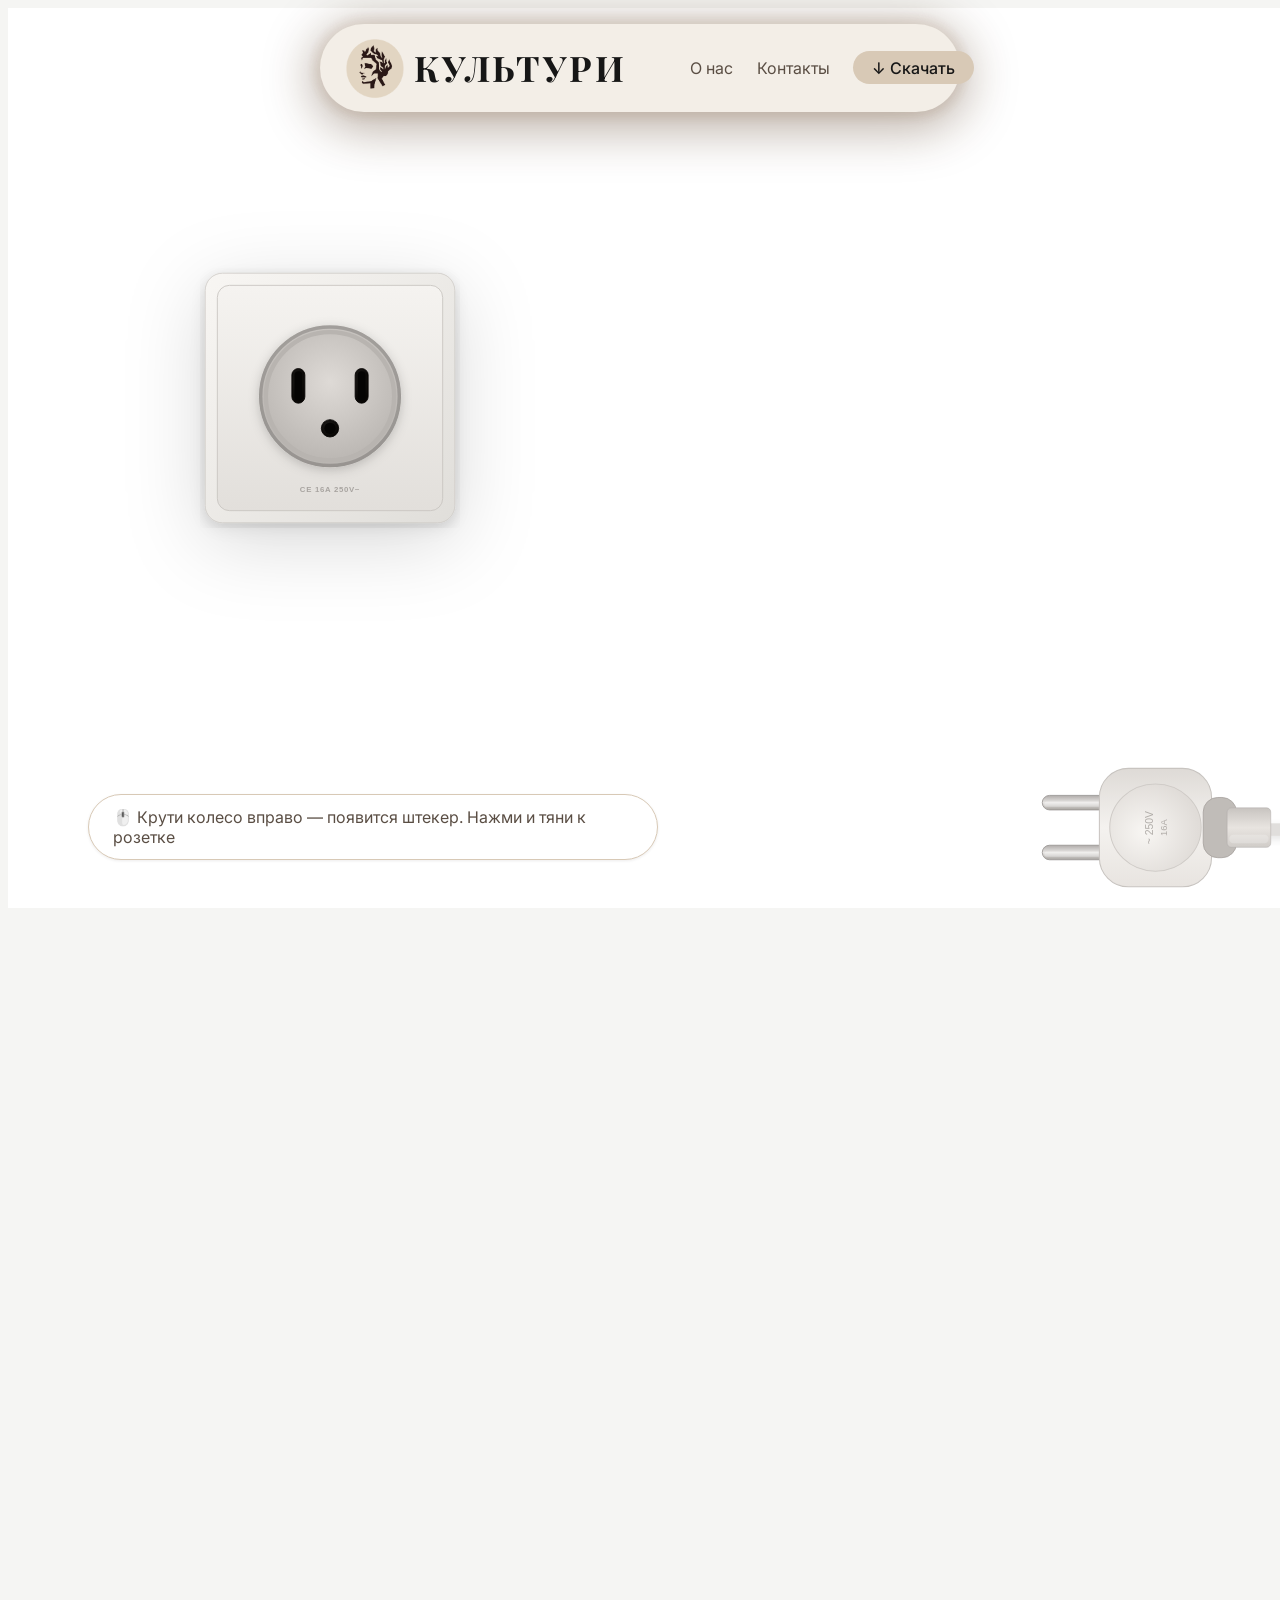
==== index.html @ 0657c908 "Add files via upload" ====
<!DOCTYPE html>
<html lang="ru">
<head>
  <meta charset="UTF-8" />
  <meta name="viewport" content="width=device-width, initial-scale=1.0" />
  <title>КУЛЬТУРИ — искусство в историях</title>
  <link rel="preconnect" href="https://fonts.googleapis.com">
  <link rel="preconnect" href="https://fonts.gstatic.com" crossorigin>
  <link href="https://fonts.googleapis.com/css2?family=Playfair+Display:ital,wght@0,400;0,700;0,900;1,400;1,700&family=Inter:wght@300;400;500;600&display=swap" rel="stylesheet">
  <link rel="stylesheet" href="style.css" />
</head>
<body>

<header class="navbar" id="navbar">
  <nav class="navbar__inner" aria-label="Навигация">
    <div class="navbar__logo">
      <img src="foto/logo.png" alt="Логотип КУЛЬТУРИ" class="navbar__logo-icon">
      <span class="navbar__logo-text">КУЛЬТУРИ</span>
    </div>
    <ul class="navbar__links" role="list">
      <li><a href="#about" class="navbar__link">О нас</a></li>
      <li><a href="#contacts" class="navbar__link">Контакты</a></li>
    </ul>
    <a href="#cta" class="navbar__btn"><span aria-hidden="true">↓</span> Скачать</a>
  </nav>
</header>

<main>

<section class="plug-world" id="plug-world" aria-label="Стартовая интерактивная сцена">
  <div class="plug-track" id="plug-track">

    <div class="plug-scene plug-scene--socket" id="scene-socket">

      <div class="socket" id="socket" aria-label="Розетка">
        <svg class="socket__svg" viewBox="0 0 300 300" width="260" height="260" fill="none" xmlns="http://www.w3.org/2000/svg" aria-hidden="true">
          <defs>
            <linearGradient id="sOF" x1="0" y1="0" x2="1" y2="1">
              <stop offset="0%" stop-color="#f8f6f3"/><stop offset="100%" stop-color="#e0deda"/>
            </linearGradient>
            <linearGradient id="sPlate" x1="0" y1="0" x2="0" y2="1">
              <stop offset="0%" stop-color="#f5f3f0"/><stop offset="100%" stop-color="#e2dfdb"/>
            </linearGradient>
            <radialGradient id="sWell" cx="50%" cy="40%" r="60%">
              <stop offset="0%" stop-color="#dedad6"/><stop offset="100%" stop-color="#b8b4b0"/>
            </radialGradient>
            <radialGradient id="sHole" cx="40%" cy="35%" r="65%">
              <stop offset="0%" stop-color="#1e1c1a"/><stop offset="100%" stop-color="#080604"/>
            </radialGradient>
            <filter id="sFS"><feDropShadow dx="0" dy="6" stdDeviation="10" flood-color="#00000018"/></filter>
            <filter id="sWS"><feDropShadow dx="0" dy="3" stdDeviation="6" flood-color="#00000030"/></filter>
          </defs>
          <rect x="6" y="6" width="288" height="288" rx="20" fill="url(#sOF)" stroke="#d0ccc8" stroke-width="1" filter="url(#sFS)"/>
          <rect x="20" y="20" width="260" height="260" rx="14" fill="url(#sPlate)" stroke="#c8c4c0" stroke-width="1"/>
          <circle cx="150" cy="148" r="82" fill="url(#sWell)" filter="url(#sWS)"/>
          <circle cx="150" cy="148" r="80" fill="none" stroke="rgba(0,0,0,0.18)" stroke-width="4"/>
          <circle cx="150" cy="148" r="74" fill="none" stroke="#b8b4b0" stroke-width="5"/>
          <rect x="106" y="116" width="15" height="40" rx="7.5" fill="url(#sHole)" stroke="#0a0806" stroke-width="1"/>
          <rect x="109" y="119" width="9" height="34" rx="4.5" fill="#050403"/>
          <rect x="179" y="116" width="15" height="40" rx="7.5" fill="url(#sHole)" stroke="#0a0806" stroke-width="1"/>
          <rect x="182" y="119" width="9" height="34" rx="4.5" fill="#050403"/>
          <circle cx="150" cy="185" r="10" fill="url(#sHole)" stroke="#0a0806" stroke-width="1"/>
          <circle cx="150" cy="185" r="6.5" fill="#050403"/>
          <text x="150" y="258" font-size="9" fill="#a8a4a0" font-family="Arial" font-weight="600" text-anchor="middle" letter-spacing="0.8">CE 16A 250V~</text>
        </svg>
        <div class="socket__glow" id="socket-glow"></div>
      </div>

      <div class="plug" id="plug" aria-label="Штекер — нажми и тяни к розетке">

        <svg class="plug__svg plug__svg--normal" id="plug-normal"
             viewBox="0 0 130 220" width="110" height="190" fill="none" xmlns="http://www.w3.org/2000/svg" aria-hidden="true">
          <defs>
            <linearGradient id="pBody" x1="0" y1="0" x2="1" y2="0">
              <stop offset="0%" stop-color="#e8e4e0"/><stop offset="50%" stop-color="#f4f2ef"/><stop offset="100%" stop-color="#dedad6"/>
            </linearGradient>
            <linearGradient id="pPin" x1="0" y1="0" x2="1" y2="0">
              <stop offset="0%" stop-color="#a8a4a0"/><stop offset="50%" stop-color="#e8e6e4"/><stop offset="100%" stop-color="#b0acaa"/>
            </linearGradient>
            <linearGradient id="pCable" x1="0" y1="0" x2="1" y2="0">
              <stop offset="0%" stop-color="#d0ccc8"/><stop offset="50%" stop-color="#e8e4e0"/><stop offset="100%" stop-color="#c8c4c0"/>
            </linearGradient>
            <radialGradient id="pFace" cx="45%" cy="38%" r="60%">
              <stop offset="0%" stop-color="#f8f6f3"/><stop offset="100%" stop-color="#e0dcd8"/>
            </radialGradient>
          </defs>
          <rect x="34" y="0" width="14" height="68" rx="7" fill="url(#pPin)" stroke="#989492" stroke-width="0.8"/>
          <rect x="37" y="2" width="5" height="58" rx="2.5" fill="white" opacity="0.3"/>
          <rect x="82" y="0" width="14" height="68" rx="7" fill="url(#pPin)" stroke="#989492" stroke-width="0.8"/>
          <rect x="85" y="2" width="5" height="58" rx="2.5" fill="white" opacity="0.3"/>
          <rect x="8" y="55" width="114" height="108" rx="28" fill="url(#pBody)" stroke="#c8c4c0" stroke-width="1"/>
          <ellipse cx="65" cy="109" rx="42" ry="44" fill="url(#pFace)" stroke="#d0ccc8" stroke-width="1"/>
          <text x="65" y="107" font-size="10" fill="#b0aca8" font-family="Arial" text-anchor="middle">~ 250V</text>
          <text x="65" y="120" font-size="9" fill="#b0aca8" font-family="Arial" text-anchor="middle">16A</text>
          <rect x="36" y="155" width="58" height="32" rx="14" fill="#c0bcb8" stroke="#a8a4a0" stroke-width="0.8"/>
          <rect id="plug-cable-exit" x="46" y="178" width="38" height="42" rx="4" fill="url(#pCable)" stroke="#b0acaa" stroke-width="0.5"/>
          <rect x="50" y="180" width="8" height="38" rx="4" fill="white" opacity="0.22"/>
        </svg>

        <svg class="plug__svg plug__svg--inserted" id="plug-inserted"
             viewBox="0 0 220 220" width="190" height="190" fill="none" xmlns="http://www.w3.org/2000/svg"
             aria-hidden="true" style="display:none;">
          <defs>
            <linearGradient id="piBody" x1="0" y1="0" x2="1" y2="0">
              <stop offset="0%" stop-color="#dedad6"/><stop offset="50%" stop-color="#f0ede9"/><stop offset="100%" stop-color="#d4d0cc"/>
            </linearGradient>
            <radialGradient id="piFace" cx="45%" cy="38%" r="62%">
              <stop offset="0%" stop-color="#f8f6f3"/><stop offset="100%" stop-color="#dedad6"/>
            </radialGradient>
          </defs>
          <circle cx="110" cy="90" r="82" fill="#b8b4b0"/>
          <circle cx="110" cy="90" r="78" fill="#c8c4c0"/>
          <circle cx="110" cy="88" r="68" fill="url(#piBody)" stroke="#c0bcb8" stroke-width="1.5"/>
          <ellipse cx="110" cy="86" rx="54" ry="55" fill="url(#piFace)" stroke="#c8c4c0" stroke-width="1"/>
          <text x="110" y="80" font-size="9" fill="#a8a4a0" font-family="Arial" text-anchor="middle">~ 250V</text>
          <text x="110" y="94" font-size="8" fill="#a8a4a0" font-family="Arial" text-anchor="middle">16A</text>
          <rect x="88" y="148" width="44" height="28" rx="12" fill="#b0aca8" stroke="#989490" stroke-width="0.8"/>
          <rect x="96" y="168" width="28" height="52" rx="9" fill="#d0ccc8" stroke="#a8a4a0" stroke-width="0.5"/>
        </svg>
      </div>

      <svg class="wire-svg-dynamic" aria-hidden="true">
        <path class="wire-path-dynamic" d="" stroke="#c8c4c0" stroke-width="14" fill="none" stroke-linecap="round" opacity="0.85"/>
        <path class="wire-path-dynamic" d="" stroke="white" stroke-width="5" fill="none" stroke-linecap="round" opacity="0.35"/>
      </svg>

      <div class="hint-capsule" id="hint-capsule">
        🖱️ Крути колесо вправо — появится штекер. Нажми и тяни к розетке
      </div>
    </div>

    <div class="plug-scene plug-scene--wire" id="scene-wire">
    <svg class="wire-decoration" viewBox="0 0 900 200" preserveAspectRatio="none" aria-hidden="true">
          <defs>
            <linearGradient id="cableGradient" x1="0" y1="0" x2="1" y2="0">
              <stop offset="0%" stop-color="#d0ccc8"/>
              <stop offset="50%" stop-color="#e8e4e0"/>
              <stop offset="100%" stop-color="#c8c4c0"/>
            </linearGradient>
          </defs>
          <path d="M900,120 C800,120 780,80 700,100 C620,120 600,160 520,140 C440,120 420,80 340,100 C260,120 240,160 160,140 C80,120 40,100 0,110"
              stroke="#c8c4c0" stroke-width="14" fill="none" stroke-linecap="round" class="wire-path"/>
      </svg>
    </div>
    <div class="plug-scene plug-scene--connect" id="scene-connect">
      <div class="connect-flash" id="connect-flash"></div>
    </div>
  </div>
</section>

<section id="phone-section" class="phone-section" aria-label="Телефонный эпизод">
  <audio id="phone-ring-audio" src="sounds/imitation-rotary-phone-to-call-iphone.mp3" preload="auto"></audio>
  <audio id="phone-next-audio" src="sounds/sadtoi-1999.mp3" preload="auto"></audio>
  <div class="phone-container">
    <div class="phone-visual">

      <span class="bzyn bzyn--top">бзынь</span>
      <span class="bzyn bzyn--left">бзынь</span>
      <span class="bzyn bzyn--right">бзынь</span>

      <div class="phone-state" id="phone-state">
        <div class="retro-phone">
          <div class="retro-phone__shadow"></div>

          <div class="retro-phone__body">
            <div class="retro-phone__panel">
              <div class="retro-phone__dial">
                <span class="retro-phone__dial-center"></span>
                <span class="retro-phone__dial-hole h1"></span>
                <span class="retro-phone__dial-hole h2"></span>
                <span class="retro-phone__dial-hole h3"></span>
                <span class="retro-phone__dial-hole h4"></span>
                <span class="retro-phone__dial-hole h5"></span>
                <span class="retro-phone__dial-hole h6"></span>
                <span class="retro-phone__dial-hole h7"></span>
                <span class="retro-phone__dial-hole h8"></span>
              </div>
            </div>

            <div class="retro-phone__base-line"></div>
            <div class="retro-phone__feet"></div>
          </div>

          <div class="retro-phone__handset retro-phone__handset--on-base" id="retro-handset">
            <span class="cap cap--left"></span>
            <span class="grip"></span>
            <span class="cap cap--right"></span>
          </div>
        </div>
      </div>

    </div>

    <button id="phone-pick-btn" class="phone-action-btn" style="display:none;">
      Поднять трубку
    </button>

    <div class="phone-dialogue">
      <p id="dial-question" class="dialogue-line" style="display:none;">
        Скажи почему Винсент Ван Гог отрезал себе ухо или твои знания об искусстве ничтожны?
      </p>
      <p id="dial-ask" class="dialogue-line dialogue-line--secondary" style="display:none;">
        ну так что, ты знаешь ответ? 
      </p>
      <p id="dial-mock" class="dialogue-line dialogue-line--laugh" style="display:none;">
        я не слышу твоего ответа..твои знания об искусстве желают лучшего, аххах 
      </p>
    </div>
  </div>
</section>

<section class="dark-transition" id="dark-transition" aria-hidden="true">
  <div class="transition-overlay"></div>
</section>

<section class="story-section" id="story" aria-label="История Ван Гога">
  </div>
  <div class="story-slider" id="story-slider">

    <article class="story-block story-block--left" data-story="1">
      <div class="story-block__image-wrap"><img src="foto/1.jpg" alt="Ссора Ван Гога и Гогена" class="story-block__image" width="800" height="550" loading="lazy"></div>
      <div class="story-block__text-wrap">
        <h2 class="story-block__title">Роковая ссора с Гогеном</h2>
        <p class="story-block__date">23 декабря 1888 года, вечер</p>
        <p class="story-block__body">Напряжение между Ван Гогом и Гогеном достигло предела: после постоянных споров об искусстве (натура против воображения) Гоген заявил, что больше не может терпеть вспышки Ван Гога и решил уехать в Париж.</em></p>
      </div>
    </article>

    <article class="story-block story-block--right" data-story="2">
      <div class="story-block__image-wrap"><img src="foto/2.jpg" alt="Погоня с бритвой" class="story-block__image" width="800" height="550" loading="lazy"></div>
      <div class="story-block__text-wrap">
        <h2 class="story-block__title">Холодный взгляд</h2>
        <p class="story-block__date">Тёмная улица Арля</p>
        <p class="story-block__body">На улице Ван Гог догнал Гогена. В руках у Винсента была открытая опасная бритва. Но под его холодным взглядом замер, опустил голову — и, не сказав ни слова, ушёл.</p>
      </div>
    </article>

    <article class="story-block story-block--left" data-story="3">
      <div class="story-block__image-wrap"><img src="foto/3.jpg" alt="Гоген убегает" class="story-block__image" width="800" height="550" loading="lazy"></div>
      <div class="story-block__text-wrap">
        <h2 class="story-block__title">Ночь побега</h2>
        <p class="story-block__date">Та же ночь</p>
        <p class="story-block__body">Напуганный Гоген решил не возвращаться в «Жёлтый дом» и сбегает ночевать в гостиницу. Больше он в Арль не вернётся никогда.</p>
      </div>
    </article>

    <article class="story-block story-block--right" data-story="4">
      <div class="story-block__image-wrap"><img src="foto/4.jpg" alt="Ван Гог отрезает ухо" class="story-block__image" width="800" height="550" loading="lazy"></div>
      <div class="story-block__text-wrap">
        <h2 class="story-block__title">Шёпот безумия</h2>
        <p class="story-block__date">Ночь, «Жёлтый дом»</p>
        <p class="story-block__body">Оставшись в абсолютном одиночестве, Ван Гог пережил острейший приступ безумия. Голоса в голове толкали его к действию. Он взял ту же бритву и отрезал себе большую часть левого уха.Остановив кровь полотенцами, он завернул отрезанное в газету, надел берет и вышел на улицу.</p>
      </div>
    </article>

    <article class="story-block story-block--left" data-story="5">
      <div class="story-block__image-wrap"><img src="foto/5.jpg" alt="Свёрток для Габриэль" class="story-block__image" width="800" height="550" loading="lazy"></div>
      <div class="story-block__text-wrap">
        <h2 class="story-block__title">Свёрток для Габриэль</h2>
        <p class="story-block__date">Той же ночью</p>
        <p class="story-block__body">Ван Гог подошёл к 18-летней Габриэль — молча протянул ей свёрток и произнёс: <em>«Береги эту вещь»</em>, — сказал он тихо и, не дожидаясь ответа, ушел.</p>
      </div>
    </article>

    <article class="story-block story-block--right" data-story="6">
      <div class="story-block__image-wrap"><img src="foto/6.jpg" alt="Паника" class="story-block__image" width="800" height="550" loading="lazy"></div>
      <div class="story-block__text-wrap">
        <h2 class="story-block__title">Кровавый подарок</h2>
        <p class="story-block__date">Ночь</p>
        <p class="story-block__body">Девушка развернула газету — и мир оборвался. На страницах, среди обычных новостей, лежало окровавленное человеческое ухо. Она даже не успела закричать. Сознание мгновенно погасло. Через секунды улица уже гудела: люди сбегались, кто-то кричал, кто-то доставал телефон. Паника расползалась быстрее слухов. Кто-то уже вызывал полицию.</p>
      </div>
    </article>

    <article class="story-block story-block--left" data-story="7">
      <div class="story-block__image-wrap"><img src="foto/7.jpg" alt="Ван Гог дома" class="story-block__image" width="800" height="550" loading="lazy"></div>
      <div class="story-block__text-wrap">
        <h2 class="story-block__title">На грани тишины</h2>
        <p class="story-block__date">Поздняя ночь</p>
        <p class="story-block__body">Ван Гог вернулся домой, лёг в кровать и уснул, балансируя на грани жизни — почти истекший кровью.. Полицейские нашли его там — бледного, обескровленного.</p>
      </div>
    </article>

    <article class="story-block story-block--right" data-story="8">
      <div class="story-block__image-wrap"><img src="foto/8.jpg" alt="Больница" class="story-block__image" width="800" height="550" loading="lazy"></div>
      <div class="story-block__text-wrap">
        <h2 class="story-block__title">Там, где медицина бессильна</h2>
        <p class="story-block__date">Больница Арля</p>
        <p class="story-block__body">В критическом состоянии от потери крови Ван Гог оказался в городской больнице Арля. Врачи не верили, что он выживет: сильная кровопотеря и риск заражения оставляли мало шансов. Но вопреки всему уже через несколько дней он неожиданно пошёл на поправку.</p>
      </div>
    </article>

    <article class="story-block story-block--left" data-story="9">
      <div class="story-block__image-wrap"><img src="foto/9.jpg" alt="Автопортрет" class="story-block__image" width="800" height="550" loading="lazy"></div>
      <div class="story-block__text-wrap">
        <h2 class="story-block__title">Бегство в холст</h2>
        <p class="story-block__date">7 января 1889 года</p>
        <p class="story-block__body">7 января Ван Гога выписали. Он вернулся домой и сразу принялся за работу — тогда написаны знаменитые автопортреты с забинтованной головой.</p>
      </div>
    </article>
  </div>
</section>

<section class="cta-section" id="cta" aria-label="Присоединяйся к нам">
  <div class="cta-portrait">
    <img src="foto/ava.jpg" alt="Автопортрет Ван Гога" class="cta-portrait__img" width="400" height="200" loading="lazy">
  </div>
  <div class="cta-text">
    <p class="cta-text__reveal">Теперь ты знаешь одну из тайн искусства</p>
    <p class="cta-text__cta">присоединяйся к нам, чтобы узнать больше интересного!</p>
  </div>
  <div class="cta-logo-block">
    <div class="paintings-orbit" id="paintings-orbit" aria-hidden="true">
      <img class="orbit-painting" src="foto/k1.jpg" alt="" width="120" height="90" loading="lazy">
      <img class="orbit-painting" src="foto/k2.jpg" alt="" width="100" height="80" loading="lazy">
      <img class="orbit-painting" src="foto/k3.jpg" alt="" width="110" height="85" loading="lazy">
      <img class="orbit-painting" src="foto/k4.jpg" alt="" width="95"  height="75" loading="lazy">
      <img class="orbit-painting" src="foto/k5.jpg" alt="" width="130" height="95" loading="lazy">
      <img class="orbit-painting" src="foto/k6.jpg" alt="" width="105" height="80" loading="lazy">
      <img class="orbit-painting" src="foto/k7.jpg" alt="" width="120" height="90" loading="lazy">
      <img class="orbit-painting" src="foto/k8.jpg" alt="" width="100" height="80" loading="lazy">
      <img class="orbit-painting" src="foto/k9.jpg" alt="" width="110" height="85" loading="lazy">
      <img class="orbit-painting" src="foto/k10.jpg" alt="" width="95"  height="75" loading="lazy">
      <img class="orbit-painting" src="foto/k11.jpg" alt="" width="130" height="95" loading="lazy">
      <img class="orbit-painting" src="foto/k12.jpg" alt="" width="105" height="80" loading="lazy">
      <img class="orbit-painting" src="foto/k13.jpg" alt="" width="120" height="90" loading="lazy">
      <img class="orbit-painting" src="foto/k14.jpg" alt="" width="100" height="80" loading="lazy">
      <img class="orbit-painting" src="foto/k15.jpg" alt="" width="110" height="85" loading="lazy">
      <img class="orbit-painting" src="foto/k16.jpg" alt="" width="95"  height="75" loading="lazy">
      <img class="orbit-painting" src="foto/k17.jpg" alt="" width="130" height="95" loading="lazy">
      <img class="orbit-painting" src="foto/k18.jpg" alt="" width="105" height="80" loading="lazy">
      <img class="orbit-painting" src="foto/k19.jpg" alt="" width="120" height="90" loading="lazy">
      <img class="orbit-painting" src="foto/k20.jpg" alt="" width="100" height="80" loading="lazy">
      <img class="orbit-painting" src="foto/k21.jpg" alt="" width="110" height="85" loading="lazy">
    </div>
    <h1 class="cta-logo-text">КУЛЬТУРИ</h1>
  </div>
  <a href="#cta" class="download-btn" aria-label="Скачать приложение КУЛЬТУРИ">
    <span>Скачать</span>
    <svg width="20" height="20" viewBox="0 0 24 24" fill="none" stroke="currentColor" stroke-width="2" aria-hidden="true">
      <path d="M21 15v4a2 2 0 0 1-2 2H5a2 2 0 0 1-2-2v-4"/>
      <polyline points="7 10 12 15 17 10"/>
      <line x1="12" y1="15" x2="12" y2="3"/>
    </svg>
  </a>
</section>

<section class="topics-section" id="topics" aria-label="Пять тем каждую неделю">
  <h2 class="topics-section__title">
    5 тем каждую неделю, благодаря которым ты сможешь узнать больше про...
  </h2>
  <div class="topics-grid" role="list">
    <article class="topic-card" role="listitem" tabindex="0" aria-label="Искусство">
      <div class="topic-card__image-wrap"><img src="foto/iskysstvo.webp" alt="Искусство" class="topic-card__image" width="300" height="400" loading="lazy"></div>
      <p class="topic-card__label">Искусство</p>
    </article>
    <article class="topic-card" role="listitem" tabindex="0" aria-label="Кухню">
      <div class="topic-card__image-wrap"><img src="foto/eda.jpg" alt="Кухня" class="topic-card__image" width="300" height="400" loading="lazy"></div>
      <p class="topic-card__label">Кухню</p>
    </article>
    <article class="topic-card" role="listitem" tabindex="0" aria-label="Природу">
      <div class="topic-card__image-wrap"><img src="foto/priroda.webp" alt="Природа" class="topic-card__image" width="300" height="400" loading="lazy"></div>
      <p class="topic-card__label">Природу</p>
    </article>
    <article class="topic-card" role="listitem" tabindex="0" aria-label="Народы">
      <div class="topic-card__image-wrap"><img src="foto/harod.webp" alt="Народы" class="topic-card__image" width="300" height="400" loading="lazy"></div>
      <p class="topic-card__label">Народы</p>
    </article>
    <article class="topic-card" role="listitem" tabindex="0" aria-label="Сказки">
      <div class="topic-card__image-wrap"><img src="foto/ckazka.jpg" alt="Сказки" class="topic-card__image" width="300" height="400" loading="lazy"></div>
      <p class="topic-card__label">Сказки</p>
    </article>
  </div>
</section>

</main>

<footer class="site-footer" id="contacts">
  <div class="footer__inner">
    <p class="footer__copy">© 2026 Kultury</p>
    <p class="footer__slogan">Мы не кусаемся. Кусается только абстракционизм.</p>
    <div class="footer__right">
      <a href="mailto:art@kultury.app" class="footer__email">art@kultury.app</a>
      <div class="footer__socials">
        <a href="#" class="footer__social-btn" aria-label="Google" target="_blank" rel="noopener noreferrer">G</a>
        <a href="#" class="footer__social-btn" aria-label="VK" target="_blank" rel="noopener noreferrer">VK</a>
        <a href="#" class="footer__social-btn" aria-label="YouTube" target="_blank" rel="noopener noreferrer">
          <svg width="14" height="14" viewBox="0 0 24 24" fill="currentColor" aria-hidden="true">
            <path d="M23 7s-.3-2-1.2-2.8c-1.1-1.2-2.4-1.2-3-1.3C16.4 2.8 12 2.8 12 2.8s-4.4 0-6.8.1c-.6.1-1.9.1-3 1.3C1.3 5 1 7 1 7S.7 9.1.7 11.3v2c0 2.1.3 4.2.3 4.2s.3 2 1.2 2.8c1.1 1.2 2.6 1.1 3.3 1.2C7.5 21.7 12 21.7 12 21.7s4.4 0 6.8-.2c.6-.1 1.9-.1 3-1.3.9-.8 1.2-2.8 1.2-2.8s.3-2.1.3-4.2v-2C23.3 9.1 23 7 23 7zM9.7 15.5V8.4l8.1 3.6-8.1 3.5z"/>
          </svg>
        </a>
      </div>
    </div>
  </div>
</footer>

<script src="script.js"></script>
</body>
</html>
---- style.css ----
@font-face {
  font-family: 'Satyr SP';
  src: url('fonts/SatyrSP.woff2') format('woff2'),
       url('fonts/SatyrSP.woff') format('woff');
  font-weight: 400;
  font-style: normal;
}
html {
  scroll-behavior: smooth;
  -webkit-font-smoothing: antialiased;
  -moz-osx-font-smoothing: grayscale;
  text-rendering: optimizeLegibility;
  font-size: 16px;
}

html,
body {
  width: 100%;
  max-width: 100%;
  overflow-x: hidden;
}

body.intro-locked,
body.story-locked {
  overflow: hidden;
  height: 100vh;
}

body {
  font-family: 'Inter', 'Helvetica Neue', sans-serif;
  font-size: clamp(1rem, 0.95rem + 0.25vw, 1.125rem);
  color: #161616;
  background-color: #f5f5f3;
  overflow-y: auto;
  scrollbar-width: none;
}

body::-webkit-scrollbar {
  width: 0;
  height: 0;
  display: none;
}
img, svg { display: block; max-width: 100%; height: auto; }
ul, ol   { list-style: none; }
a        { text-decoration: none; color: inherit; }
button   { cursor: pointer; background: none; border: none; font: inherit; color: inherit; }
h1, h2, h3 { text-wrap: balance; line-height: 1.15; }
p          { text-wrap: pretty; }

::selection { background: rgba(200, 150, 80, 0.3); color: #161616; }

#plug-world {
  position: relative;
  z-index: 1;
}

body.past-intro #plug-world {
  display: none;
}

:focus-visible {
  outline: 2px solid #8B4513;
  outline-offset: 3px;
  border-radius: 0.375rem;
}
main,
section,
.story-section,
.story-slider,
.story-block {
  width: 100%;
  max-width: 100%;
  box-sizing: border-box;
}
@media (prefers-reduced-motion: reduce) {
  *, *::before, *::after {
    animation-duration: 0.01ms !important;
    transition-duration: 0.01ms !important;
    scroll-behavior: auto !important;
  }
}

.img-fallback {
  min-height: 300px;
  background: linear-gradient(135deg, #2a1e18 0%, #3d2a20 100%);
  display: flex;
  align-items: center;
  justify-content: center;
  border-radius: 0.75rem;
}
.img-fallback::after { content: '🎨'; font-size: 3rem; opacity: 0.4; }

.sr-only {
  position: absolute; width: 1px; height: 1px;
  overflow: hidden; clip: rect(0,0,0,0); white-space: nowrap;
}

.navbar {
  position: fixed;
  top: 1.5rem;
  left: 50%;
  transform: translateX(-50%);
  z-index: 6000;
  pointer-events: none;
}

.navbar__inner {
  display: flex;
  align-items: center;
  gap: clamp(0.8rem, 1.8vw, 2rem);
  background: #f3eee7;
  border-radius: 9999px;
  padding: 0.8rem clamp(0.75rem, 2.5vw, 1.5rem);
  box-shadow: 0px 9px 50px 7px rgba(69, 37, 10, 0.378), 0px 0px 9px 7px rgba(160, 113, 74, 0.10);
  pointer-events: auto;
  transition: background 320ms cubic-bezier(0.16, 1, 0.3, 1), box-shadow 320ms cubic-bezier(0.16, 1, 0.3, 1);
  white-space: nowrap;
  min-width: unset;
  max-width: 96vw;
}

.navbar--dark .navbar__inner {
  background: rgba(18, 8, 8, 0.85);
  box-shadow: 0px 9px 50px 7px rgba(166, 138, 103, 0.18), 0px 0px 9px 7px rgba(247, 239, 229, 0.16);
  backdrop-filter: blur(12px);
}

.navbar__logo {
  display: flex;
  align-items: center;
  gap: 0.5rem;
  flex-shrink: 0;
}

.navbar__logo-icon {
  width: clamp(2.8rem, 5vw, 3.875rem);
  height: clamp(2.8rem, 5vw, 3.875rem);
  border-radius: 9999px;
  color: #161616;
  transition: color 180ms cubic-bezier(0.16, 1, 0.3, 1);
}

.navbar--dark .navbar__logo-icon { color: #f7efe5; }

.navbar__logo-text {
  font-family: 'Satyr SP', 'Playfair Display', 'Georgia', serif;
  font-size: clamp(1.6rem, 2.8vw, 2.2rem);
  font-weight: 700;
  letter-spacing: 0.08em;
  color: #161616;
  transition: color 180ms cubic-bezier(0.16, 1, 0.3, 1);
}

.navbar--dark .navbar__logo-text { color: #f7efe5; }

.navbar__links {
  display: flex;
  gap: 1.5rem;
  flex: 1;
  justify-content: center;
}

.navbar__link {
  font-size: clamp(0.875rem, 0.8rem  + 0.35vw, 1rem);
  color: #5a4e44;
  transition: color 180ms cubic-bezier(0.16, 1, 0.3, 1);
  position: relative;
}
.navbar__link::after {
  content: '';
  position: absolute;
  bottom: -2px; left: 0;
  width: 0; height: 1px;
  background: #8B4513;
  transition: width 180ms cubic-bezier(0.16, 1, 0.3, 1);
}
.navbar__link:hover       { color: #161616; }
.navbar__link:hover::after { width: 100%; }
.navbar--dark .navbar__link       { color: #b7afa5; }
.navbar--dark .navbar__link:hover { color: #f7efe5; }

.navbar__btn {
  background: #d8c9b6;
  color: #161616;
  border-radius: 9999px;
  padding: 0.4rem clamp(0.7rem, 1.5vw, 1.25rem);
  font-size: clamp(0.85rem, 1.4vw, 1rem);
  font-weight: 500;
  transition: background 180ms cubic-bezier(0.16, 1, 0.3, 1), transform 180ms cubic-bezier(0.16, 1, 0.3, 1);
  flex-shrink: 0;
}
.navbar__btn:hover {
  background: #a0714a;
  color: #f7efe5;
  transform: scale(1.03);
}
.navbar--dark .navbar__btn       { background: #f7efe5; color: #120808; }
.navbar--dark .navbar__btn:hover { background: #d8c9b6; }

.plug-world {
  position: relative;
  width: 100vw;
  height: 100vh;
  overflow: hidden;
  background: #ffffff;
}

.plug-track {
  display: flex;
  width: 300vw;
  height: 100%;
  transition: transform 0.6s cubic-bezier(0.25, 0.46, 0.45, 0.94);
  will-change: transform;
}

.plug-scene {
  flex: 0 0 100vw;
  width: 100vw;
  height: 100vh;
  position: relative;
  display: flex;
  align-items: center;
  justify-content: center;
}

.plug-scene--socket {
  justify-content: flex-start;
  padding-left: 15vw;
}

.socket {
  position: relative;
  cursor: default;
  user-select: none;
  width: 260px;
  height: 260px;
  transform: translateY(-60px);
}

.socket__svg {
  width: 100%;
  height: 100%;
  display: block;
  filter:
    drop-shadow(0 18px 40px rgba(0, 0, 0, 0.15))
    drop-shadow(0 4px 8px rgba(0, 0, 0, 0.08));
  transition: filter 320ms cubic-bezier(0.16, 1, 0.3, 1);
}

.socket__glow {
  position: absolute;
  inset: -30px;
  border-radius: 50%;
  background:
    radial-gradient(circle, rgba(200, 220, 255, 0.42) 0%, rgba(180, 200, 255, 0.18) 38%, transparent 72%);
  opacity: 0;
  transition: opacity 320ms cubic-bezier(0.16, 1, 0.3, 1);
  pointer-events: none;
  filter: blur(8px);
}
.socket--active .socket__glow {
  opacity: 1;
}

.socket--active .socket__svg {
  filter:
    drop-shadow(0 0 20px rgba(200, 220, 255, 0.7))
    drop-shadow(0 0 50px rgba(180, 200, 255, 0.35))
    drop-shadow(0 18px 40px rgba(0, 0, 0, 0.15));
}

.hint-capsule {
  position: absolute;
  bottom: 3rem;
  left: 5rem;
  background: #fff;
  border: 1.5px solid #d8c9b6;
  border-radius: 9999px;
  padding: 0.75rem 1.5rem;
  font-size: clamp(0.875rem, 0.8rem  + 0.35vw, 1rem);
  color: #5a4e44;
  box-shadow: 0 1px 3px rgba(30, 10, 5, 0.08);
  max-width: 520px;
  animation: hint-bounce 2s ease-in-out infinite;
}

@keyframes hint-bounce {
  0%, 100% { transform: translateY(0); }
  50%       { transform: translateY(-6px); }
}

.plug-scene--wire {
  justify-content: flex-start;
  align-items: center;
  padding-bottom: 0;
}

.wire-decoration {
  position: absolute;
  left: -14vw;
  width: 110%;
  bottom: 3vh;
  height: 140px;
  pointer-events: none;
}

.wire-path,
.wire-path-dynamic {
  stroke-width: 12;
  stroke-linecap: round;
  filter: drop-shadow(0 3px 5px rgba(0,0,0,0.10));
}
.wire-path {
  stroke: url(#cableGradient);
  stroke-width: 14;
  fill: none;
  stroke-dasharray: 2200;
  stroke-dashoffset: 2200;
  transition: stroke-dashoffset 1.4s cubic-bezier(0.25, 0.46, 0.45, 0.94);
  filter:
    drop-shadow(0 6px 10px rgba(0, 0, 0, 0.18))
    drop-shadow(0 2px 4px rgba(0, 0, 0, 0.10));
}

.wire-path.wire-drawn {
  stroke-dashoffset: 0;
}

.wire-svg-dynamic {
  position: fixed;
  inset: 0;
  width: 100vw;
  height: 100vh;
  pointer-events: none;
  z-index: 4;
  transform: none !important;
}

.wire-path-dynamic {
  transform: translateX(0px) !important;
  stroke-linecap: round;
}

.plug {
  position: absolute;
  right: 23.5vw;
  bottom: -4.8vh;
  width: 152px;
  z-index: 10;
  cursor: grab;
}

#plug-cable-exit {
  transform: translateX(0px) translateY(0px) !important;
  transform-origin: center center !important;
}
.plug:hover {
  filter: drop-shadow(0 0 18px rgba(104, 51, 7, 0.278));
}

.plug:active {
  cursor: grabbing;
}

.plug__svg {
  display: block;
  width: 100%;
  height: auto;
  transform-origin: center center;
  transform: rotate(-90deg);
}

.plug__svg--normal {
  transform: rotate(-90deg);
}

.plug--dragging .plug__svg--normal {
  transform: rotate(0deg);
}

.plug__svg--inserted {
  display: none;
  width: 180px;
  position: absolute;
  left: 50%;
  top: -8px;
  transform: translateX(-50%);
}

.plug--dragging {
  position: fixed !important;
  z-index: 9999;
  cursor: grabbing;
  pointer-events: auto;
  opacity: 1;
  visibility: visible;
  filter: drop-shadow(0 8px 24px rgba(130, 130, 130, 0.3));
  transition: none !important;
}

.plug--snapped {
  transition:
    left 0.35s cubic-bezier(0.4, 0, 0.2, 1),
    top 0.35s cubic-bezier(0.4, 0, 0.2, 1);
}

.plug__label {
  font-size: clamp(0.75rem, 0.7rem  + 0.25vw, 0.875rem);
  color: #5a4e44;
  text-align: center;
  margin-top: 0.5rem;
  transition: opacity 180ms cubic-bezier(0.16, 1, 0.3, 1);
}

.connect-flash {
  position: fixed;
  inset: 0;
  background: white;
  opacity: 0;
  pointer-events: none;
  z-index: 99999;
}
@keyframes flash-anim {
  0%   { opacity: 0;   background: rgba(255, 255, 255, 0); }
  25%  { opacity: 0.6; background: rgba(255, 244, 220, 0.85); }
  75%  { opacity: 0.4; background: rgba(255, 248, 235, 0.7); }
  100% { opacity: 0;   background: rgba(255, 255, 255, 0); }
}
.connect-flash.flashing { animation: flash-anim 1.1s ease-out forwards; }

@keyframes screen-shake {
  0%, 100% { transform: translate(0, 0) rotate(0deg); }
  10%       { transform: translate(-4px, -3px) rotate(-0.5deg); }
  20%       { transform: translate(5px, 3px) rotate(0.5deg); }
  30%       { transform: translate(-5px, 2px) rotate(-0.3deg); }
  40%       { transform: translate(4px, -4px) rotate(0.4deg); }
  50%       { transform: translate(-3px, 3px) rotate(-0.2deg); }
  60%       { transform: translate(3px, -2px) rotate(0.3deg); }
  70%       { transform: translate(-2px, 2px) rotate(-0.1deg); }
  80%       { transform: translate(2px, -1px) rotate(0.1deg); }
}
body.shaking { animation: screen-shake 0.5s ease-out; }

.connect-text {
  font-family: 'Inter', 'Helvetica Neue', sans-serif, serif;
  font-size: clamp(2rem, 1.2rem  + 2.5vw, 3.5rem);
  color: #161616;
  opacity: 0;
  transform: scale(0.8);
  transition: opacity 0.5s ease, transform 0.5s ease;
}
.connect-text.visible { opacity: 1; transform: scale(1); }

@keyframes arrow-pulse {
  0%, 100% { transform: translateY(-50%) scale(1); }
  50%       { transform: translateY(-50%) scale(1.1); }
}
.scroll-arrow:hover {
  background: #d8c9b6;
  animation-play-state: paused;
}

.phone-section {
  position: fixed;
  inset: 0;
  min-height: 100vh;
  z-index: 5000;
  background: radial-gradient(circle at 50% 35%, rgba(255,255,255,0.95) 0%, rgba(245,245,243,0.96) 38%, #ece7df 100%);
  display: flex;
  align-items: center;
  justify-content: center;
  padding: 2rem 1rem;
  opacity: 0;
  visibility: hidden;
  transition: opacity 0.55s ease, visibility 0s linear 0.55s;
  pointer-events: none;
  overflow: hidden;
}

.phone-section.active {
  opacity: 1;
  visibility: visible;
  pointer-events: auto;
}

.phone-container {
  position: relative;
  width: min(92vw, 760px);
  height: min(88vh, 760px);
  display: flex;
  flex-direction: column;
  align-items: center;
  justify-content: center;
  gap: 1rem;
}

.phone-visual {
  position: relative;
  width: min(90vw, 640px);
  height: 380px;
  display: flex;
  align-items: center;
  justify-content: center;
  flex: 0 0 auto;
}

.phone-state {
  position: absolute;
  inset: 0;
  display: flex;
  align-items: center;
  justify-content: center;
}

.retro-phone {
  position: relative;
  width: min(86vw, 520px);
  height: 320px;
  margin: 0 auto;
  transform-origin: center center;
}

.retro-phone__shadow {
  position: absolute;
  left: 50%;
  bottom: 0;
  width: 82%;
  height: 34px;
  transform: translateX(-50%);
  background: radial-gradient(circle, rgba(55, 30, 16, 0.22) 0%, rgba(55, 30, 16, 0.08) 48%, transparent 76%);
  filter: blur(11px);
}

.retro-phone__body {
  position: absolute;
  left: 50%;
  bottom: 0;
  width: 100%;
  height: 190px;
  transform: translateX(-50%);
  border-radius: 36px 36px 52px 52px;
  background: linear-gradient(180deg, #f7f1ea 0%, #eadbcb 42%, #caa27f 100%);
  border: 1px solid rgba(116, 77, 48, 0.14);
  box-shadow:
    inset 0 3px 3px rgba(255,255,255,0.72),
    inset 0 -10px 20px rgba(88, 48, 22, 0.16),
    0 20px 32px rgba(34, 17, 8, 0.18);
  z-index: 2;
}

.retro-phone__body::before {
  content: '';
  position: absolute;
  left: 18px;
  right: 18px;
  top: 16px;
  height: 92px;
  border-radius: 28px 28px 42px 42px;
  background: linear-gradient(180deg, rgba(255,255,255,0.45) 0%, rgba(255,255,255,0.04) 100%);
  pointer-events: none;
}

.retro-phone__panel {
  position: absolute;
  left: 50%;
  top: 44px;
  width: 168px;
  height: 168px;
  transform: translateX(-50%);
  border-radius: 50%;
  background:
    radial-gradient(circle at 35% 30%, #fbf7f2 0%, #ead8c4 46%, #d1a783 100%);
  box-shadow:
    inset 0 2px 4px rgba(255,255,255,0.78),
    inset 0 -8px 14px rgba(95, 52, 28, 0.16),
    0 8px 18px rgba(34, 18, 11, 0.14);
}

.retro-phone__dial {
  position: absolute;
  inset: 12px;
  border-radius: 50%;
  background:
    radial-gradient(circle at 30% 30%, #faf6f0 0%, #ddc0a4 56%, #b4825d 100%);
  box-shadow:
    inset 0 0 0 2px rgba(104, 63, 38, 0.1);
}

.retro-phone__dial-center {
  position: absolute;
  left: 50%;
  top: 50%;
  width: 44px;
  height: 44px;
  transform: translate(-50%, -50%);
  border-radius: 50%;
  background:
    radial-gradient(circle, #f8f3eb 0%, #e2cbb4 65%, #b78560 100%);
  box-shadow:
    inset 0 1px 2px rgba(255,255,255,0.8),
    0 2px 6px rgba(0,0,0,0.08);
}

.retro-phone__dial-hole {
  position: absolute;
  width: 12px;
  height: 12px;
  border-radius: 50%;
  background: #825537;
  box-shadow: inset 0 1px 1px rgba(255,255,255,0.12);
}

.retro-phone__dial-hole.h1 { top: 28px; left: 34px; }
.retro-phone__dial-hole.h2 { top: 15px; left: 70px; }
.retro-phone__dial-hole.h3 { top: 30px; left: 102px; }
.retro-phone__dial-hole.h4 { top: 64px; left: 115px; }
.retro-phone__dial-hole.h5 { top: 105px; left: 105px; }
.retro-phone__dial-hole.h6 { top: 120px; left: 68px; }
.retro-phone__dial-hole.h7 { top: 105px; left: 34px; }
.retro-phone__dial-hole.h8 { top: 65px; left: 20px; }

.retro-phone__feet::before,
.retro-phone__feet::after {
  content: '';
  position: absolute;
  bottom: -13px;
  width: 52px;
  height: 16px;
  border-radius: 999px;
  background: linear-gradient(180deg, #a26f49 0%, #74472a 100%);
  box-shadow: inset 0 1px 1px rgba(255,255,255,0.2);
}

.retro-phone__feet::before { left: 52px; }
.retro-phone__feet::after { right: 52px; }

.retro-phone__handset {
  position: absolute;
  left: 50%;
  display: flex;
  align-items: center;
  justify-content: center;
  width: auto;
  height: auto;
  transform: translateX(-50%) scale(1);
  z-index: 3;
  transform-origin: center center;
  transition: transform 0.45s cubic-bezier(0.4, 0, 0.2, 1);
}

.retro-phone__handset .cap {
  width: 70px;
  height: 70px;
  border-radius: 50%;
  background: radial-gradient(circle at 35% 30%, #fbf6f0 0%, #e2c3a9 58%, #b68460 100%);
  box-shadow:
    inset 0 2px 2px rgba(255,255,255,0.72),
    inset 0 -8px 12px rgba(92, 52, 26, 0.15),
    0 8px 14px rgba(31, 16, 8, 0.15);
  position: relative;
  z-index: 2;
}

.retro-phone__handset .cap::after {
  content: '';
  position: absolute;
  inset: 17px;
  border-radius: 50%;
  background: radial-gradient(circle, #8b5d3d 0%, #5d3925 100%);
}

.retro-phone__handset .grip {
  margin: 0 -30px;
  width: 250px;
  height: 50px;
  border-radius: 999px;
  background: linear-gradient(180deg, #faf3eb 0%, #e3c6aa 45%, #b98762 100%);
  box-shadow:
    inset 0 2px 2px rgba(255,255,255,0.68),
    inset 0 -4px 8px rgba(92, 52, 26, 0.13),
    0 7px 14px rgba(31, 16, 8, 0.12);
  position: relative;
  z-index: 1;
}

.retro-phone__handset--on-base {
  top: 6%;
  transform: translateX(-50%) rotate(-1deg) scale(0.85);
}

.retro-phone__handset--lifted {
  top: -12%;
  transform: translateX(-50%) rotate(-13deg) scale(0.85);
}

.retro-phone__handset--mocking {
  top: -10%;
  transform: translateX(-50%) rotate(9deg) scale(0.85);
}

@keyframes handset-shake {
  0%, 100% { transform: translateX(-50%) rotate(-1deg) scale(0.85); }
  25% { transform: translateX(-50%) rotate(1.5deg) scale(0.85); }
  50% { transform: translateX(-50%) rotate(-1.2deg) scale(0.85); }
  75% { transform: translateX(-50%) rotate(1.2deg) scale(0.85); }
}

.phone-section.ringing .retro-phone__handset--on-base {
  animation: handset-shake 0.4s ease-in-out infinite;
}

.retro-phone__handset--zoomed {
  position: fixed !important;
  top: 50% !important;
  left: 50% !important;
  transform: translate(calc(-50% + 20px), calc(-50% + 40px)) scale(14) rotate(-3deg);
  transform-origin: center center;
  width: auto;
  height: auto;
  z-index: 10001;
  animation: suck-zoom-full 0.6s cubic-bezier(0.2, 1.2, 0.4, 1) forwards;
}

@keyframes suck-zoom-full {
  0% {
    transform: translate(calc(-50% + 5px), -50%) scale(1) rotate(-1deg);
  }
  100% {
    transform: translate(calc(-50% + 20px), calc(-50% + 40px)) scale(14) rotate(-3deg);
  }
}

.phone-section.zooming-out {
  background: #120808;
  transition: background 0.3s ease;
}

.phone-final-text {
  position: fixed;
  inset: 0;
  display: flex;
  align-items: center;
  justify-content: center;
  font-family: 'Playfair Display', serif;
  font-size: clamp(2rem, 4vw, 4.5rem);
  font-weight: 700;
  text-align: center;
  color: #161616;
  opacity: 0;
  transform: scale(0.8);
  transition:
    opacity 1.2s ease,
    transform 1.6s cubic-bezier(0.22, 1, 0.36, 1);
  z-index: 9999;
  pointer-events: none;
}

.phone-final-text.visible {
  opacity: 1;
  transform: scale(1.15);
}

.retro-phone__cord {
  position: absolute;
  left: -96px;
  top: 64px;
  width: 220px;
  height: 250px;
  z-index: 1;
  pointer-events: none;
}

.retro-phone__cord-svg {
  position: absolute;
  left: 0;
  top: 0;
  width: 100%;
  height: 100%;
  overflow: visible;
  filter: drop-shadow(1px 4px 6px rgba(0,0,0,0.3));
  transition: transform 0.45s cubic-bezier(0.4, 0, 0.2, 1);
}

.retro-phone__body {
  z-index: 2;
}

@keyframes phone-body-ring {
  0%, 100% { transform: rotate(0deg) translateX(0); }
  20% { transform: rotate(-1.3deg) translateX(-3px); }
  40% { transform: rotate(1.3deg) translateX(3px); }
  60% { transform: rotate(-0.9deg) translateX(-2px); }
  80% { transform: rotate(0.9deg) translateX(2px); }
}

.bzyn {
  position: absolute;
  font-family: 'Playfair Display', 'Georgia', serif;
  font-size: clamp(1.7rem, 3vw, 2.6rem);
  font-weight: 700;
  color: #161616;
  opacity: 0;
  pointer-events: none;
  user-select: none;
  white-space: nowrap;
  z-index: 10;
}
.bzyn--top {
  top: -6px;
  left: 50%;
  transform: translateX(-50%) scale(0.8);
}
.bzyn--left {
  left: -56px;
  top: 36%;
  transform: translateY(-50%) rotate(-8deg) scale(0.8);
}
.bzyn--right {
  right: -56px;
  top: 36%;
  transform: translateY(-50%) rotate(8deg) scale(0.8);
}

@keyframes bzyn-flicker {
  0%, 100% { opacity: 0; transform: translateX(-50%) scale(0.88); }
  40%, 60% { opacity: 1; transform: translateX(-50%) scale(1.03); }
}
@keyframes bzyn-left-flicker {
  0%, 100% { opacity: 0; transform: translateY(-50%) rotate(-10deg) scale(0.88); }
  40%, 60% { opacity: 1; transform: translateY(-50%) rotate(-10deg) scale(1.03); }
}
@keyframes bzyn-right-flicker {
  0%, 100% { opacity: 0; transform: translateY(-50%) rotate(10deg) scale(0.88); }
  40%, 60% { opacity: 1; transform: translateY(-50%) rotate(10deg) scale(1.03); }
}

.phone-section.ringing .bzyn--top {
  animation: bzyn-flicker 0.9s ease-in-out infinite;
}
.phone-section.ringing .bzyn--left {
  animation: bzyn-left-flicker 0.9s ease-in-out 0.15s infinite;
}
.phone-section.ringing .bzyn--right {
  animation: bzyn-right-flicker 0.9s ease-in-out 0.3s infinite;
}

.phone-dialogue {
  width: min(86vw, 560px);
  min-height: 88px;
  display: flex;
  flex-direction: column;
  align-items: center;
  justify-content: flex-start;
  gap: 0.4rem;
  text-align: center;
  flex: 0 0 auto;
}
.dialogue-line {
  display: none;
  margin: 0;
  padding: 0;
  background: transparent;
  border: none;
  box-shadow: none;
  max-width: 540px;
  font-family: 'Inter', 'Helvetica Neue', sans-serif;
  font-size: clamp(1rem, 0.94rem + 0.35vw, 1.25rem);
  font-weight: 400;
  line-height: 1.45;
  color: #161616;
  opacity: 0;
  transform: translateY(10px);
  transition: opacity 0.45s ease, transform 0.45s ease;
}
#dial-question {
  font-family: 'Playfair Display', 'Georgia', serif;
  font-weight: 600;
}

.dialogue-line.visible {
  display: block;
  opacity: 1;
  transform: translateY(0);
}

.dialogue-line--secondary,
.dialogue-line--laugh {
 font-family: 'Playfair Display', 'Georgia', serif;
  font-size: clamp(0.95rem, 0.9rem + 0.22vw, 1.08rem);
}
.dialogue-line em {
  font-style: italic;
  color: #8B4513;
  font-family: 'Playfair Display', 'Georgia', serif;
}

.phone-action-btn {
  margin-top: 0.25rem;
  background: #161616;
  color: #f7efe5;
  border-radius: 9999px;
  padding: 0.78rem 2rem;
  font-size: clamp(0.875rem, 0.82rem + 0.22vw, 1rem);
  font-weight: 500;
  transition: background 180ms cubic-bezier(0.16, 1, 0.3, 1), transform 180ms cubic-bezier(0.16, 1, 0.3, 1);
  box-shadow: 0 12px 24px rgba(18, 8, 8, 0.12);
  cursor: pointer;
  display: none;
  z-index: 100;
  position: relative;
}
.phone-action-btn:hover {
  background: #8B4513;
  transform: scale(1.04);
}
@keyframes btn-appear {
  from { opacity: 0; transform: scale(0.9); }
  to { opacity: 1; transform: scale(1); }
}

.phone-state--zoom {
  position: relative;
  width: 100%;
  height: 100%;
  display: flex;
  align-items: center;
  justify-content: center;
  overflow: visible;
}
.zoom-caption {
  position: absolute;
  top: -4px;
  left: 50%;
  transform: translateX(-50%);
  font-size: clamp(0.95rem, 0.92rem + 0.2vw, 1.05rem);
  color: #161616;
  white-space: nowrap;
  opacity: 0;
  animation: caption-appear 0.8s ease 0.3s forwards;
}
@keyframes caption-appear { to { opacity: 1; } }
.retro-phone--zoom {
  position: relative;
  width: auto;
  height: auto;
  display: flex;
  align-items: center;
  justify-content: center;
  overflow: visible;
}

@media (max-width: 768px) {
  .phone-container { height: min(90vh, 700px); gap: 0.85rem; }
  .phone-visual { width: min(90vw, 460px); height: 290px; }
  .retro-phone { width: min(82vw, 380px); height: 240px; }
  .bzyn--left { left: -30px; }
  .bzyn--right { right: -30px; }
  .phone-dialogue { min-height: 78px; }
}

@media (max-width: 480px) {
  .phone-section { padding: 1.25rem 0.75rem; }
  .phone-container { width: 94vw; height: min(92vh, 640px); }
  .phone-visual { width: 92vw; height: 250px; }
  .retro-phone { width: min(88vw, 340px); height: 220px; }
  .phone-dialogue { width: 90vw; min-height: 72px; }
  .dialogue-line { font-size: clamp(0.92rem, 0.88rem + 0.18vw, 1.05rem); }
  .dialogue-line--secondary,
  .dialogue-line--laugh { font-size: clamp(0.86rem, 0.84rem + 0.16vw, 0.98rem); }
  .bzyn { font-size: 1.55rem; }
  .bzyn--left,
  .bzyn--right { display: none; }
  .zoom-caption { white-space: normal; max-width: 180px; text-align: center; }
}

.dark-transition {
  height: 10vh;
  background: linear-gradient(to bottom, #f5f5f3 0%, #120808 100%);
  position: relative;
  overflow: hidden;
}
.transition-overlay {
  position: absolute;
  inset: 0;
  background: #120808;
  opacity: 0;
  transition: opacity 0.8s ease;
}

.story-section {
  background: #120808;
  position: relative;
  min-height: 100vh;
  height: 100vh;
  overflow: hidden;
}
.story-slider {
  position: relative;
  width: 100%;
  height: 100%;
  overflow: hidden;
}

.story-block {
  position: absolute;
  inset: 0;
  width: 100%;
  height: 100%;
  display: flex !important;
  align-items: center;
  gap: clamp(1.5rem, 3vw, 3rem);
  padding: 6.5rem clamp(1.25rem, 4vw, 4rem) 5rem;
  background: #120808;
  box-sizing: border-box;
  opacity: 0;
  transform: scale(0.92);
  pointer-events: none;
  z-index: 1;
  transition:
    opacity 0.75s cubic-bezier(0.4, 0, 0.2, 1),
    transform 0.75s cubic-bezier(0.4, 0, 0.2, 1);
}

.story-block.active {
  opacity: 1;
  transform: scale(1);
  pointer-events: auto;
  z-index: 2;
}

.story-block.leaving {
  opacity: 0;
  transform: scale(0.86);
  pointer-events: none;
  z-index: 1;
}

.story-block--left  { flex-direction: row; }
.story-block--right { flex-direction: row-reverse; }

.story-block__image-wrap {
  flex: 0 0 44%;
  max-width: 44%;
  max-height: calc(100vh - 12rem);
  border-radius: 1rem;
  overflow: hidden;
  box-shadow: 0 12px 40px rgba(30, 10, 5, 0.18);
  display: flex;
  align-items: center;
}
.story-block__image {
  width: 100%;
  height: 100%;
  object-fit: cover;
  object-position: center center;
}

.story-block__title {
  font-family: 'Playfair Display', 'Georgia', serif;
  font-size: clamp(2rem, 1.4rem + 1.8vw, 3.25rem);
  line-height: 1.08;
  color: #d8c9b6;
  margin-bottom: 0.5rem;
  font-weight: 700;
}
.story-block__date {
  color: #b7afa5;
  letter-spacing: 0.1em;
  text-transform: uppercase;
  font-size: clamp(0.82rem, 0.76rem + 0.22vw, 0.98rem);
  margin-bottom: 1.1rem;
}
.story-block__body {
  color: #f7efe5;
  font-size: clamp(1.05rem, 0.96rem + 0.35vw, 1.35rem);
  line-height: 1.7;
  max-width: 100%;
}
.story-block__body em { color: #d8c9b6; font-style: italic; }

.cta-section {
  background: #120808;
  min-height: 100vh;
  display: flex;
  flex-direction: column;
  align-items: center;
  justify-content: center;
  gap: 2rem;
  padding: 5rem 2rem;
  text-align: center;
}

.cta-portrait {
  max-width: 320px;
  width: 55%;
  margin-top: 80px;
  border-radius: 1rem;
  overflow: hidden;
  box-shadow: 0 0 50px rgba(160, 113, 74, 0.18);
  opacity: 0;
  transform: scale(0.92);
  transition: opacity 1s ease, transform 1s ease;
}

.cta-portrait__img {
  width: 100%;
  object-fit: cover;
  min-height: 180px;
}
.cta-portrait.visible { opacity: 1; transform: scale(1); }

.cta-text {
  display: flex;
  flex-direction: column;
  gap: 0.2rem;
}

.cta-text__reveal {
  font-size: clamp(1.125rem, 1rem    + 0.75vw, 1.5rem);
  color: #b7afa5;
  font-style: italic;
  font-family: 'Playfair Display', 'Georgia', serif;
  opacity: 0;
  transition: opacity 1s ease 0.3s;
}
.cta-text__cta {
  font-size: clamp(1.5rem, 1.2rem  + 1.25vw, 2.25rem);
  color: #f7efe5;
  font-family: 'Playfair Display', 'Georgia', serif;
  opacity: 0;
  margin-top: -4px;
  transition: opacity 1s ease 0.7s;
  font-weight: 700;
}
.cta-text.visible .cta-text__reveal,
.cta-text.visible .cta-text__cta { opacity: 1; }

.cta-logo-block {
  position: relative;
  display: flex;
  align-items: center;
  justify-content: center;
  min-height: 200px;
  width: 100%;
  max-width: 800px;
  overflow: visible;
  margin-top: 11rem;
}

.paintings-orbit {
  position: absolute;
  inset: -100px;
  pointer-events: none;
  overflow: hidden;
}

.orbit-painting {
  position: absolute;
  left: 0;
  top: 0;
  border-radius: 0.5rem;
  box-shadow: 0 4px 16px rgba(30, 10, 5, 0.12);
  object-fit: cover;
  opacity: 0;
  will-change: transform, opacity;
}
.paintings-orbit.active .orbit-painting {
  animation-name: orbit-fly;
  animation-duration: var(--dur, 8s);
  animation-delay: var(--delay, 0s);
  animation-timing-function: linear;
  animation-iteration-count: infinite;
}

.story-counter {
  opacity: 0;
  pointer-events: none;
  transition: opacity 0.3s ease;
}

.story-counter.visible {
  opacity: 1;
  pointer-events: auto;
}

@keyframes fly-through-1 {
  0%   { transform: translate(110vw, -30px) rotate(-8deg); opacity: 0; }
  5%   { opacity: 1; }
  95%  { opacity: 1; }
  100% { transform: translate(-110vw, 10px) rotate(-3deg); opacity: 0; }
}
@keyframes fly-through-2 {
  0%   { transform: translate(110vw, 40px) rotate(5deg); opacity: 0; }
  5%   { opacity: 1; }
  95%  { opacity: 1; }
  100% { transform: translate(-110vw, -20px) rotate(2deg); opacity: 0; }
}
@keyframes fly-through-3 {
  0%   { transform: translate(110vw, -60px) rotate(-3deg); opacity: 0; }
  5%   { opacity: 1; }
  95%  { opacity: 1; }
  100% { transform: translate(-110vw, 30px) rotate(6deg); opacity: 0; }
}
@keyframes fly-through-4 {
  0%   { transform: translate(110vw, 70px) rotate(10deg); opacity: 0; }
  5%   { opacity: 1; }
  95%  { opacity: 1; }
  100% { transform: translate(-110vw, -15px) rotate(-5deg); opacity: 0; }
}
@keyframes fly-through-5 {
  0%   { transform: translate(110vw, -20px) rotate(-6deg); opacity: 0; }
  5%   { opacity: 1; }
  95%  { opacity: 1; }
  100% { transform: translate(-110vw, 25px) rotate(4deg); opacity: 0; }
}
@keyframes fly-through-6 {
  0%   { transform: translate(110vw, 55px) rotate(7deg); opacity: 0; }
  5%   { opacity: 1; }
  95%  { opacity: 1; }
  100% { transform: translate(-110vw, -10px) rotate(-4deg); opacity: 0; }
}

.paintings-orbit.active .orbit-painting:nth-child(1) { top: 30%; animation: fly-through-1 20s   linear 0s   infinite; }
.paintings-orbit.active .orbit-painting:nth-child(2) { top: 20%; animation: fly-through-2 10.5s linear 6.2s infinite; }
.paintings-orbit.active .orbit-painting:nth-child(3) { top: 60%; animation: fly-through-3 11.5s linear 5.5s infinite; }
.paintings-orbit.active .orbit-painting:nth-child(4) { top: 70%; animation: fly-through-4 11s   linear 0.9s infinite; }
.paintings-orbit.active .orbit-painting:nth-child(5) { top: 10%; animation: fly-through-5 14s linear 3.5s infinite; }
.paintings-orbit.active .orbit-painting:nth-child(6) { top: 50%; animation: fly-through-6 16s   linear 3.8s infinite; }
.paintings-orbit.active .orbit-painting:nth-child(7) { top: 30%; animation: fly-through-1 19s   linear 0s   infinite; }
.paintings-orbit.active .orbit-painting:nth-child(8) { top: 20%; animation: fly-through-2 13.5s linear 8.2s infinite; }
.paintings-orbit.active .orbit-painting:nth-child(9) { top: 60%; animation: fly-through-3 16.5s linear 9.5s infinite; }
.paintings-orbit.active .orbit-painting:nth-child(10) { top: 70%; animation: fly-through-4 14s   linear 0.9s infinite; }
.paintings-orbit.active .orbit-painting:nth-child(13) { top: 70%; animation: fly-through-4 20s   linear 1.9s infinite; }
.paintings-orbit.active .orbit-painting:nth-child(14) { top: 10%; animation: fly-through-5 17.5s linear 4.5s infinite; }
.paintings-orbit.active .orbit-painting:nth-child(15) { top: 50%; animation: fly-through-6 16s   linear 9.8s infinite; }
.paintings-orbit.active .orbit-painting:nth-child(16) { top: 30%; animation: fly-through-1 14s   linear 0s   infinite; }
.paintings-orbit.active .orbit-painting:nth-child(17) { top: 20%; animation: fly-through-2 20.5s linear 9.2s infinite; }
.paintings-orbit.active .orbit-painting:nth-child(18) { top: 60%; animation: fly-through-3 17.5s linear 7.5s infinite; }
.paintings-orbit.active .orbit-painting:nth-child(19) { top: 70%; animation: fly-through-4 19s   linear 8.8s infinite; }

.cta-logo-text {
  font-family: 'Satyr SP', 'Playfair Display', 'Georgia', serif;
  font-size: clamp(3.5rem, 1rem + 7.5vw, 9rem);
  font-weight: 900;
  color: #d8c9b6;
  letter-spacing: 0.12em;
  text-shadow: 0 0 60px rgba(216, 201, 182, 0.2);
  position: relative;
  z-index: 2;
  user-select: none;
}

.download-btn {
  display: inline-flex;
  align-items: center;
  gap: var(--space-3);
  background: #f7efe5;
  color: #120808;
  border-radius: 9999px;
  padding: 1rem 2.5rem;
  font-size: clamp(1rem, 0.95rem + 0.25vw, 1.125rem);
  font-weight: 600;
  box-shadow: 0 0 40px rgba(247, 239, 229, 0.15);
  opacity: 0;
  transform: translateY(20px);
  transition: opacity 1s ease 0.5s, transform 1s ease 0.5s, background 180ms ease;
}
.download-btn.visible { opacity: 1; transform: translateY(0); }
.download-btn:hover   { background: #d8c9b6; transform: translateY(-4px) scale(1.03); }

.topics-section {
  background: #120808;
  padding: 5rem clamp(2rem, 5vw, 5rem);
}

.topics-section__title {
  font-family: 'Playfair Display', 'Georgia', serif;
  font-size: clamp(2rem, 1.2rem  + 2.5vw, 3.5rem);
  color: #f7efe5;
  margin-bottom: 3rem;
  max-width: 1400px;
  line-height: 1.3;
}

.topics-grid {
  display: grid;
  grid-template-columns: repeat(5, 1fr);
  gap: 1rem;
}

.topic-card {
  position: relative;
  border-radius: 1rem;
  overflow: hidden;
  cursor: pointer;
  transform: translateY(0);
  transition:
    transform 0.4s cubic-bezier(0.16, 1, 0.3, 1),
    box-shadow 0.4s ease;
  aspect-ratio: 3 / 5;
}
.topic-card:hover,
.topic-card:focus-visible {
  transform: translateY(-24px);
  box-shadow: 0 24px 60px rgba(18, 8, 8, 0.6);
  z-index: 2;
}

.topic-card__image-wrap { position: absolute; inset: 0; }
.topic-card__image {
  width: 100%;
  height: 100%;
  object-fit: cover;
  transition: transform 0.6s ease, filter 0.4s ease;
}
.topic-card:hover .topic-card__image,
.topic-card:focus-visible .topic-card__image {
  transform: scale(1.06);
  filter: brightness(0.7);
}

.topic-card::after {
  content: '';
  position: absolute;
  inset: 0;
  background: linear-gradient(to top, rgba(18, 8, 8, 0.6) 0%, transparent 60%);
  opacity: 0;
  transition: opacity 0.4s ease;
  pointer-events: none;
}
.topic-card:hover::after,
.topic-card:focus-visible::after {
  opacity: 1;
}

.topic-card__label {
  position: absolute;
  bottom: 1rem;
  left: 0;
  right: 0;
  text-align: center;
  font-size: clamp(0.875rem, 0.8rem  + 0.35vw, 1rem);
  font-weight: 600;
  color: #f7efe5;
  letter-spacing: 0.08em;
  text-transform: uppercase;
  z-index: 3;
  opacity: 0;
  transform: translateY(10px);
  transition: opacity 0.3s ease, transform 0.3s ease;
}

.topic-card:hover .topic-card__label,
.topic-card:focus-visible .topic-card__label {
  opacity: 1;
  transform: translateY(0);
}

.site-footer {
  background: #2A1A14;
  padding: 1.5rem clamp(1.5rem, 4vw, 4rem);
}

.footer__inner {
  display: flex;
  align-items: center;
  justify-content: space-between;
  flex-wrap: wrap;
  gap: 1rem;
}

.footer__copy    { font-size: clamp(0.875rem, 0.8rem  + 0.35vw, 1rem); color: #b7afa5; flex-shrink: 0; }
.footer__slogan  { font-size: clamp(0.875rem, 0.8rem  + 0.35vw, 1rem); color: #b7afa5; font-style: italic; text-align: center; flex: 1; }

.footer__right {
  display: flex;
  align-items: center;
  gap: 1rem;
  flex-shrink: 0;
}

.footer__email {
  font-size: clamp(0.875rem, 0.8rem  + 0.35vw, 1rem);
  color: #b7afa5;
  transition: color 180ms cubic-bezier(0.16, 1, 0.3, 1);
}
.footer__email:hover { color: #f7efe5; }

.footer__socials { display: flex; gap: 0.5rem; }

.footer__social-btn {
  display: flex;
  align-items: center;
  justify-content: center;
  width: 34px; height: 34px;
  border-radius: 9999px;
  background: rgba(247, 239, 229, 0.1);
  border: 1px solid rgba(247, 239, 229, 0.15);
  font-size: clamp(0.75rem, 0.7rem  + 0.25vw, 0.875rem);
  font-weight: 600;
  color: #b7afa5;
  transition: background 180ms cubic-bezier(0.16, 1, 0.3, 1), color 180ms cubic-bezier(0.16, 1, 0.3, 1), transform 180ms cubic-bezier(0.16, 1, 0.3, 1);
}
.footer__social-btn:hover {
  background: rgba(247, 239, 229, 0.2);
  color: #f7efe5;
  transform: scale(1.1);
}

.reveal-on-scroll {
  opacity: 0;
  transform: translateY(24px);
  transition: opacity 0.7s ease, transform 0.7s ease;
}
.reveal-on-scroll.in-view { opacity: 1; transform: translateY(0); }

@media (max-width: 1100px) {
  .topics-grid { grid-template-columns: repeat(3, 1fr); }
}

@media (max-width: 1024px) {
  .navbar__inner {
    padding: 0.9rem 1.5rem;
    gap: 1.2rem;
    max-width: 94vw;
    border-radius: 9999px;
    min-width: unset;
  }
  .navbar__logo-icon {
    width: 3.2rem;
    height: 3.2rem;
  }
  .navbar__logo-text {
    font-size: 2rem;
    letter-spacing: 0.06em;
  }
  .navbar__btn {
    font-size: 1.1rem;
    padding: 0.7rem 1.5rem;
  }
  .navbar__links {
    display: none;
  }
}

@media (max-width: 768px) {
  .navbar__inner {
    padding: 0.8rem 1.2rem;
    gap: 1rem;
    min-width: unset;
    max-width: 94vw;
    border-radius: 9999px;
  }
  .navbar__logo-icon {
    width: 3rem;
    height: 3rem;
  }
  .navbar__logo-text {
    font-size: 1.8rem;
  }
  .navbar__btn {
    font-size: 1rem;
    padding: 0.6rem 1.2rem;
  }
  .navbar__links {
    display: none;
  }
  .story-block--left, .story-block--right {
    flex-direction: column;
    padding: 6.5rem 1.25rem 4rem;
    justify-content: center;
  }
  .story-block__image-wrap {
    flex: unset;
    max-width: 100%;
    width: 100%;
  }
  .topics-grid { grid-template-columns: repeat(2, 1fr); }
  .footer__inner  { flex-direction: column; text-align: center; }
  .footer__right  { flex-direction: column; }
  .hint-capsule {font-size: 0.75rem; max-width: 280px; }
  .bzyn--left   { left: -80px; }
  .bzyn--right  { right: -80px; }
}

@media (max-width: 480px) {
  .navbar__inner {
    padding: 0.8rem 1rem !important;
    gap: 0.7rem !important;
    max-width: 96vw !important;
  }
  .navbar__logo-icon {
    width: 2.5rem !important;
    height: 2.5rem !important;
  }
  .navbar__logo-text {
    font-size: 1.5rem !important;
  }
  .navbar__btn {
    font-size: 0.9rem !important;
    padding: 0.5rem 1rem !important;
  }
}

@media (min-width: 1441px) {
  .retro-phone__handset,
  .retro-phone__handset--on-base {
    transform: translateX(-50%) scale(0.9);
  }
  .retro-phone__handset--on-base {
    top: 32px;
  }
}

@media (max-width: 1440px) and (min-width: 1195px) {
  .retro-phone__handset,
  .retro-phone__handset--on-base {
    transform: translateX(-50%) scale(0.85);
  }
  .retro-phone__handset--on-base {
    top: 28px;
  }
  .plug {
    right: 20vw;
    bottom: -4vh;
    width: 135px;
  }
}

@media (max-width: 1194px) and (min-width: 835px) {
  .retro-phone__handset,
  .retro-phone__handset--on-base {
    transform: translateX(-50%) scale(0.82);
  }
  .retro-phone__handset--on-base {
    top: 24px;
  }
  .plug {
    right: 18vw;
    bottom: -3.5vh;
    width: 120px;
  }
   .wire-decoration {
    left: -10vw;
    width: 105%;
    height: 110px;
  }
  
  .wire-path,
  .wire-path-dynamic {
    stroke-width: 10;
  }
  .wire-path {
    stroke-width: 12;
  }

}

@media (max-width: 834px) and (min-width: 376px) {
  .retro-phone__handset,
  .retro-phone__handset--on-base {
    transform: translateX(-50%) scale(0.78);
  }
  .retro-phone__handset--on-base {
    top: 20px;
  }
  .plug {
    right: 15vw;
    bottom: -3vh;
    width: 105px;
  }
}
@media (max-width: 575px) {
  .navbar {
    top: 0.8rem;
    left: 50%;
    transform: translateX(-50%);
    width: 100%;
    display: flex;
    justify-content: center;
  }

  .navbar__inner {
    width: calc(100vw - 0.8rem) !important;
    max-width: 280px !important;
    min-width: unset !important;
    margin: 0 auto !important;
    padding: 0.6rem 0.8rem !important;
    gap: 0.6rem !important;
    justify-content: center !important;
    align-items: center !important;
  }

  .navbar__logo {
    gap: 0.7rem !important;
    flex: 0 0 auto;
  }

  .navbar__logo-icon {
    width: 55px !important;
    height: 55px !important;
    flex-shrink: 0;
  }

  .navbar__logo-text {
    font-size: 1.3rem !important;
    letter-spacing: 0.06em !important;
    line-height: 1 !important;
    white-space: nowrap !important;
  }

  .navbar__btn {
    padding: 0.6rem 1rem !important;
    font-size: 0.95rem !important;
    line-height: 1 !important;
    flex-shrink: 0;
  }

  .navbar__links {
    display: none !important;
  }

  .plug {
    right: 12vw;
    bottom: -2.5vh;
    width: 90px;
  }

  #plug-cable-exit {
    transform: translateX(0px) translateY(0px) scale(0.85) !important;
  }

  .wire-decoration {
    left: -8vw;
    width: 100%;
    height: 90px;
    bottom: 2vh;
  }

  .wire-path,
  .wire-path-dynamic {
    stroke-width: 8;
  }

  .wire-path {
    stroke-width: 10;
  }
}
@media (max-width: 375px) {
  .navbar {
    top: 0.9rem;
    left: 50%;
    transform: translateX(-50%);
    width: 100%;
    display: flex;
    justify-content: center;
  }

    .navbar__inner {
    width: calc(100vw - 0.9rem) !important;
    max-width: 240px !important;
    min-width: unset !important;
    margin: 0 auto !important;
    padding: 0.5rem 0.7rem !important;
    gap: 0.5rem !important;
    justify-content: center !important;
    align-items: center !important;
  }

  .navbar__logo {
    gap: 0.6rem !important;
    flex: 0 0 auto;
  }

  .navbar__logo-icon {
    width: 50px !important;
    height: 50px !important;
    flex-shrink: 0;
  }

  .navbar__logo-text {
    font-size: 1.2rem !important;
    letter-spacing: 0.06em !important;
    line-height: 1 !important;
    white-space: nowrap !important;
  }

  .navbar__btn {
    padding: 0.6rem 1rem !important;
    font-size: 1rem !important;
    line-height: 1 !important;
    flex-shrink: 0;
  }

  .navbar__links {
    display: none !important;
  }
  .plug {
    right: 10vw;
    bottom: -2vh;
    width: 75px;
  }
  #plug-cable-exit {
    transform: translateX(0px) translateY(0px) scale(0.8) !important;
  }
}
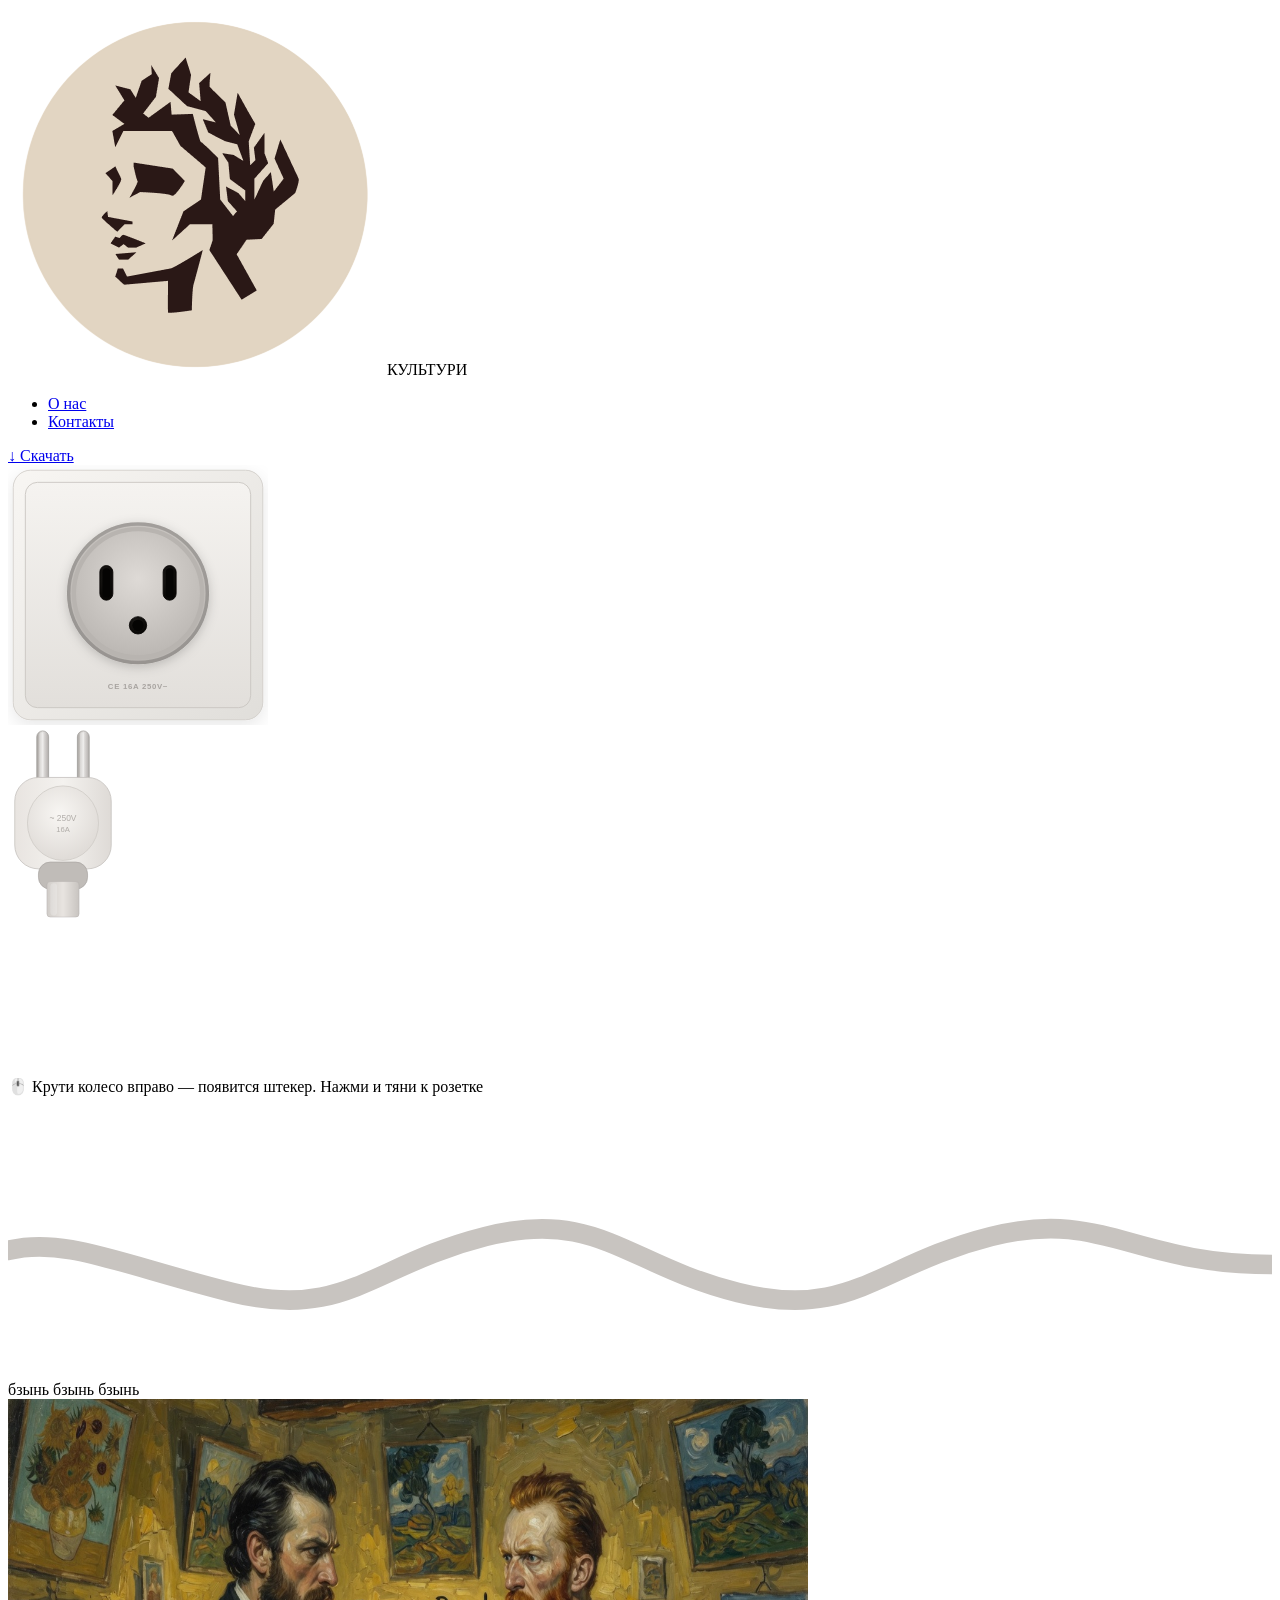
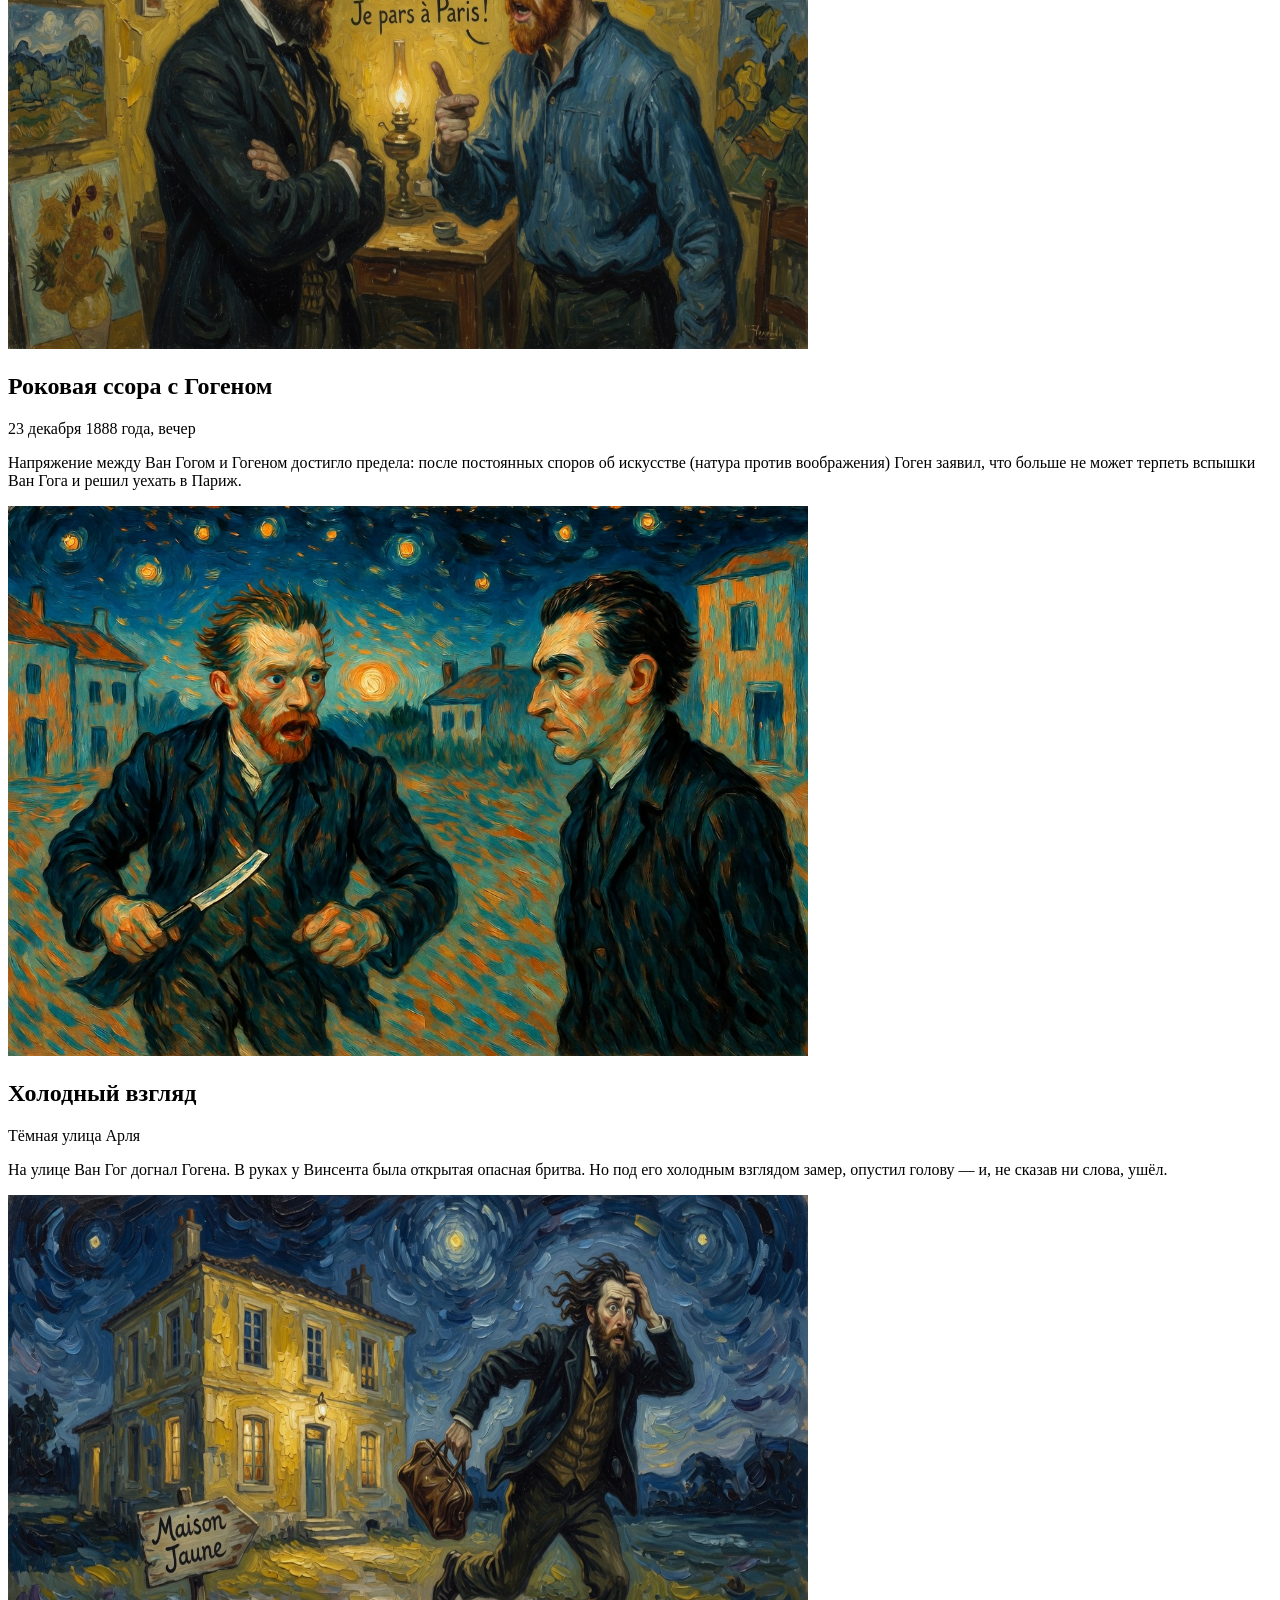
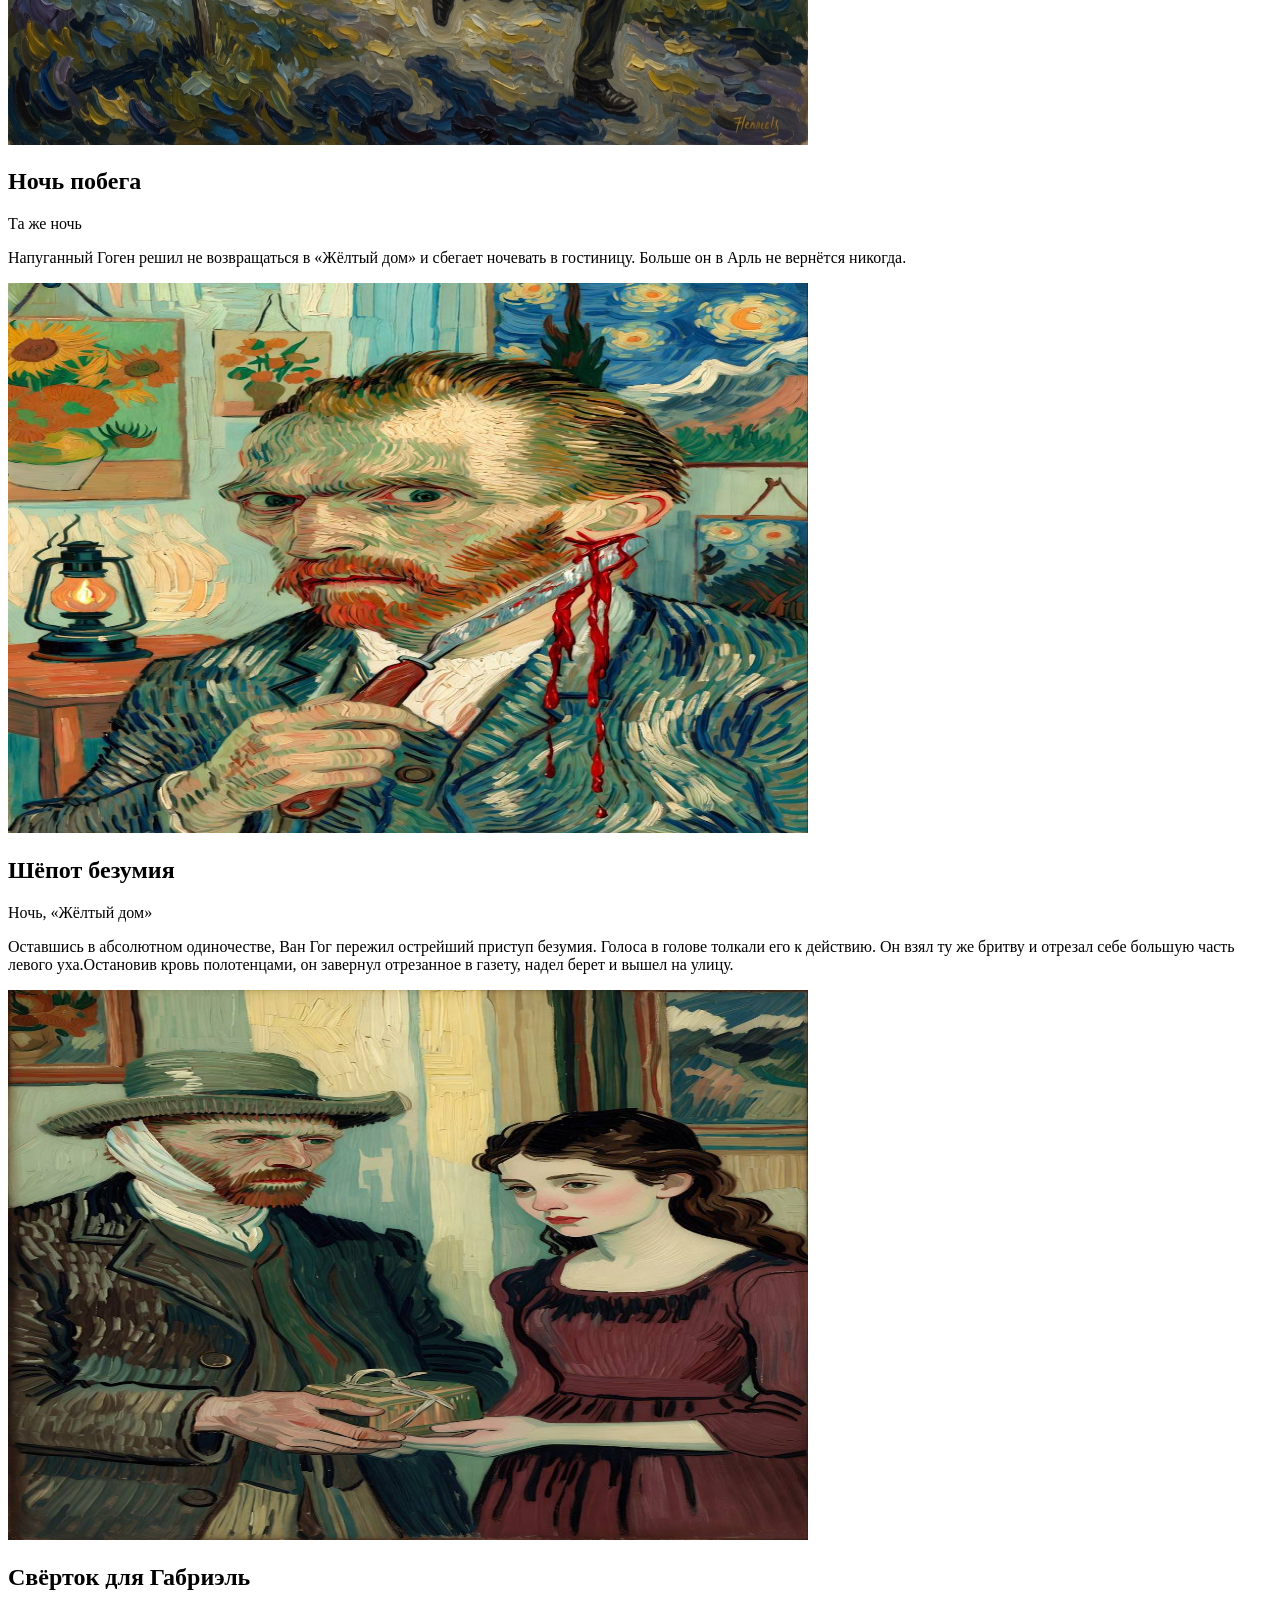
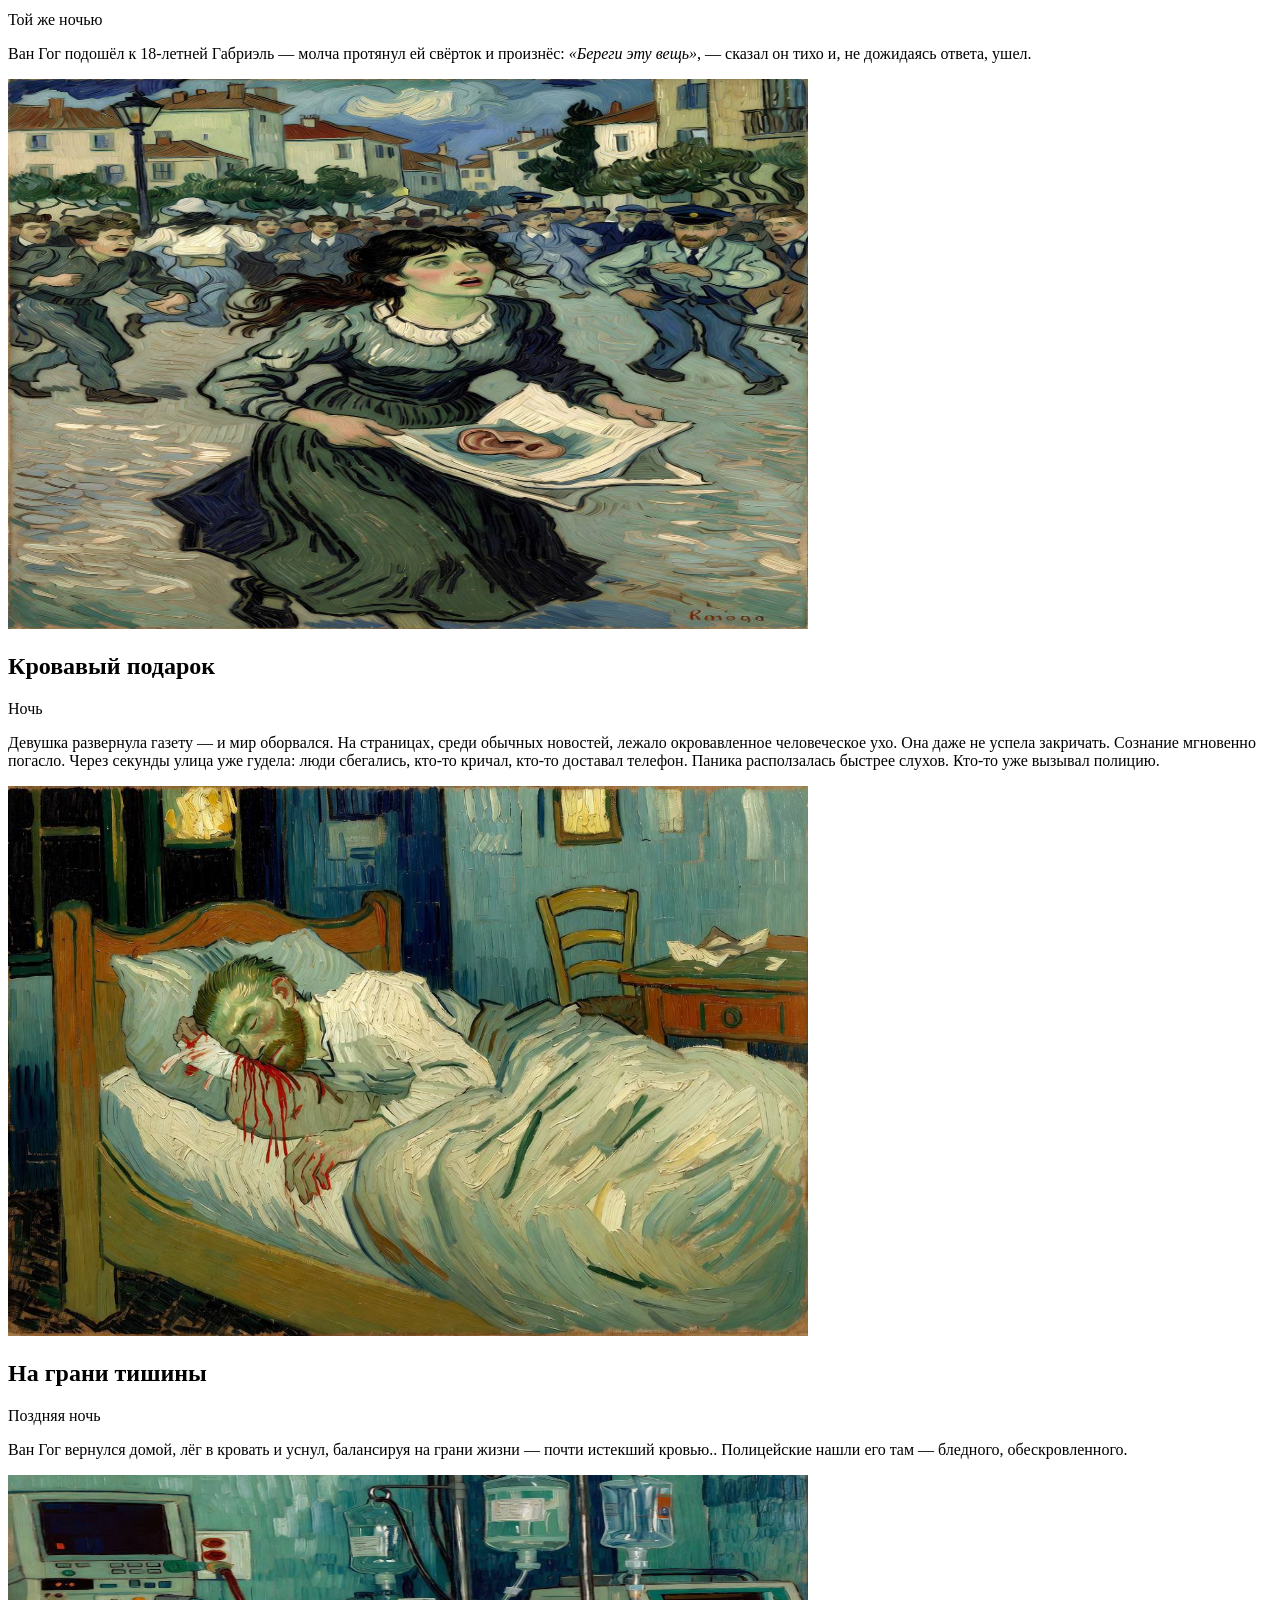
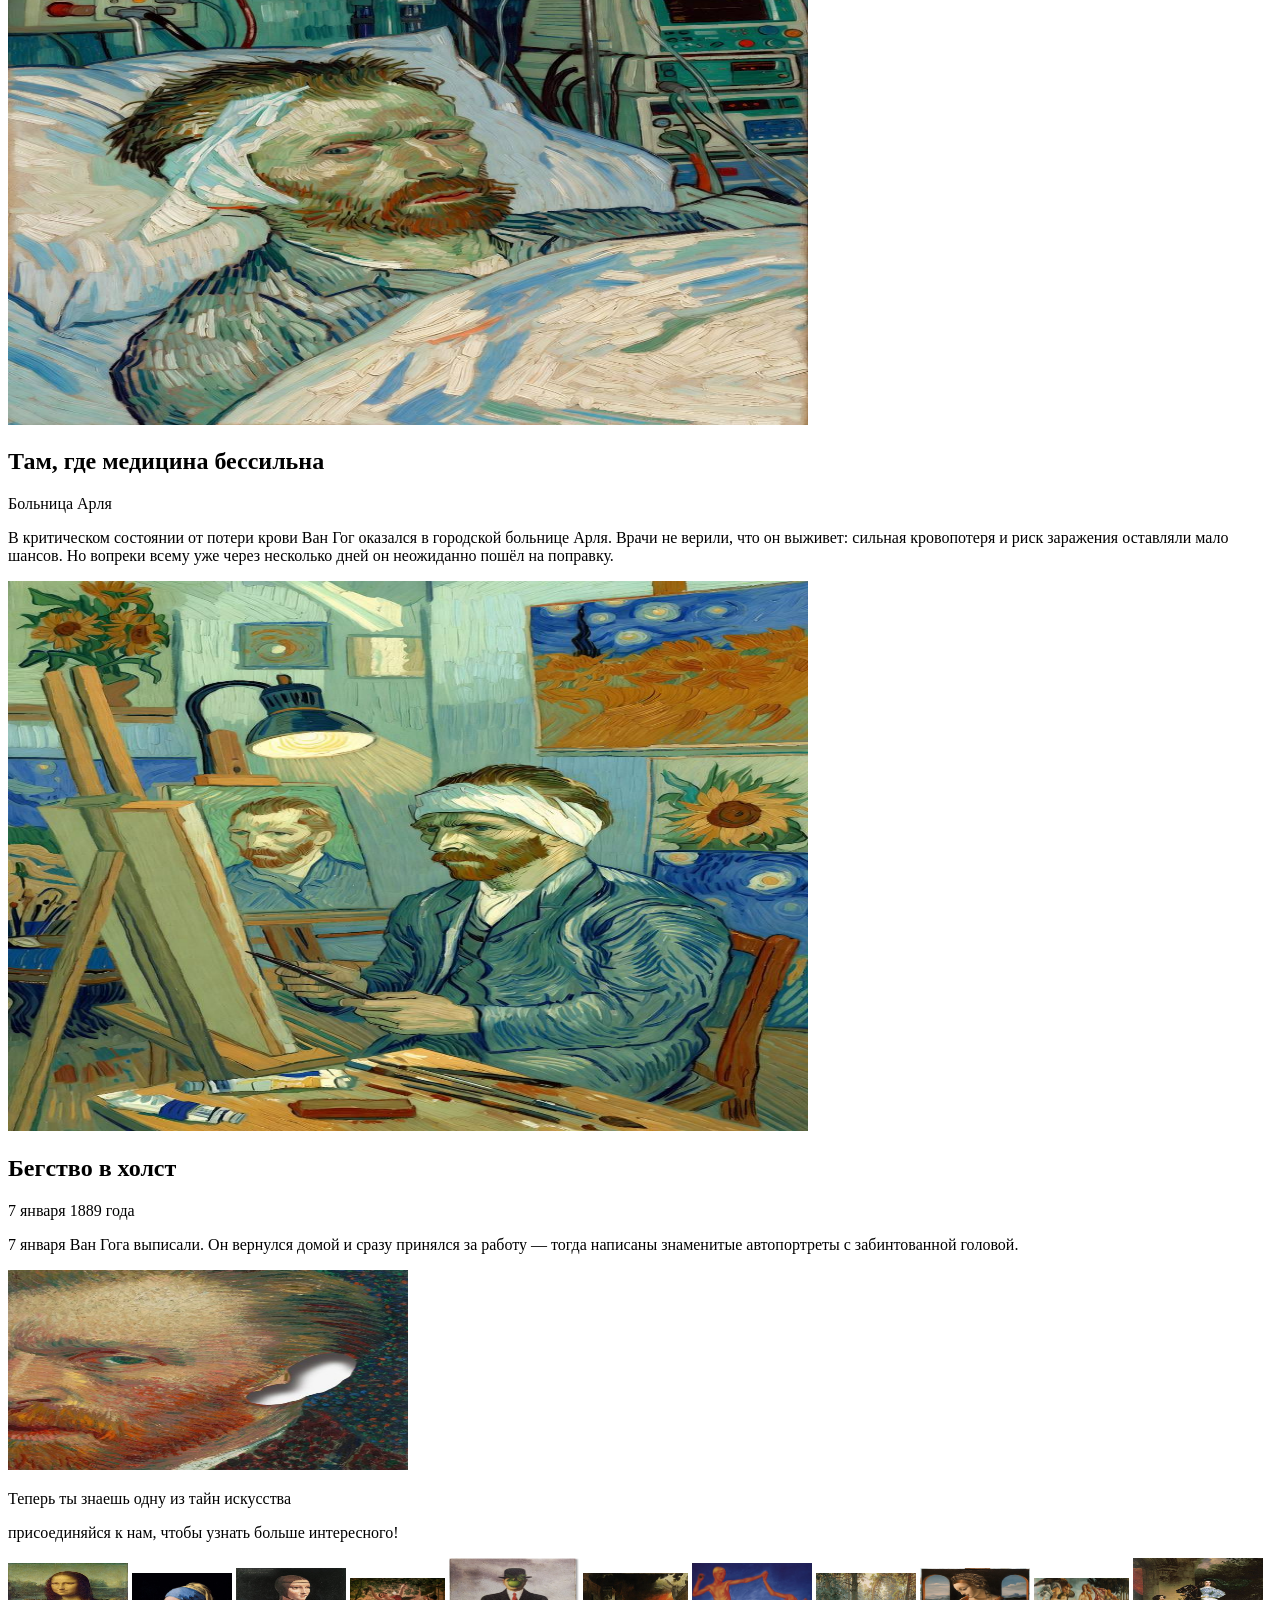
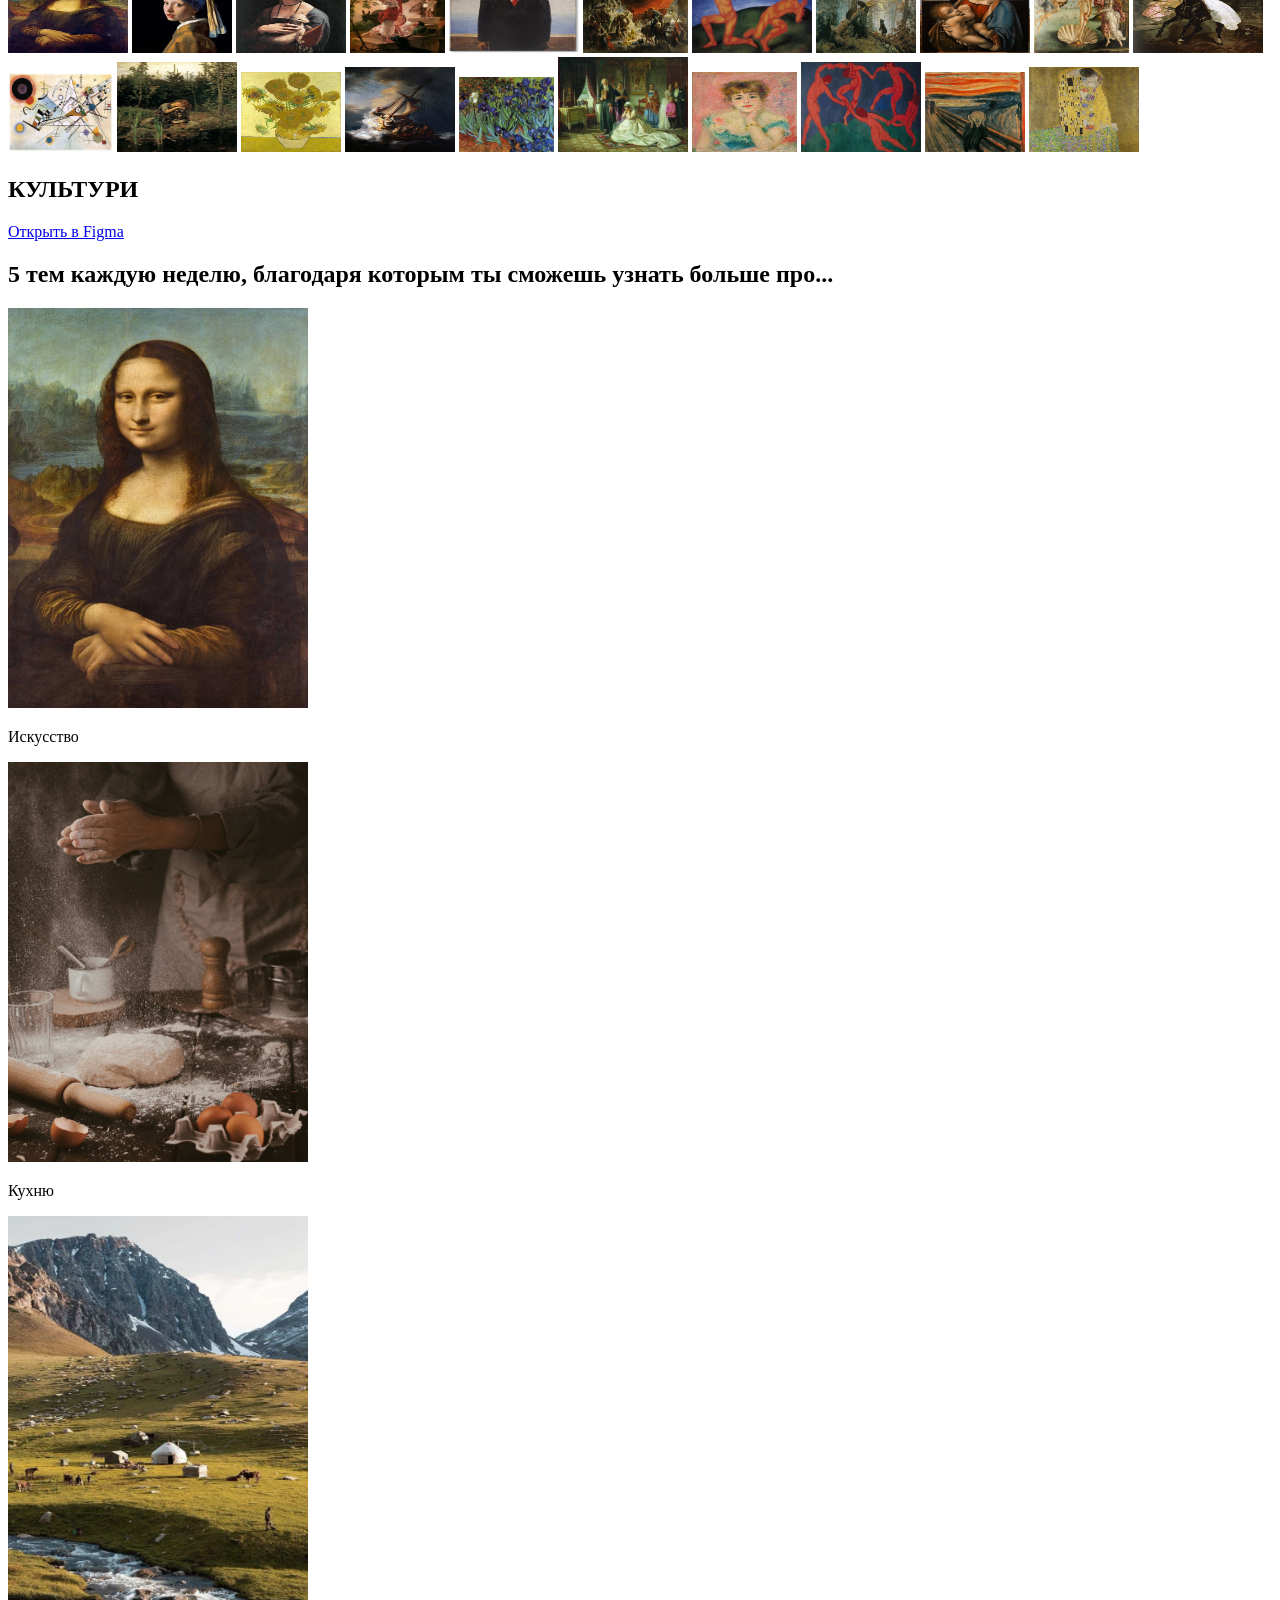
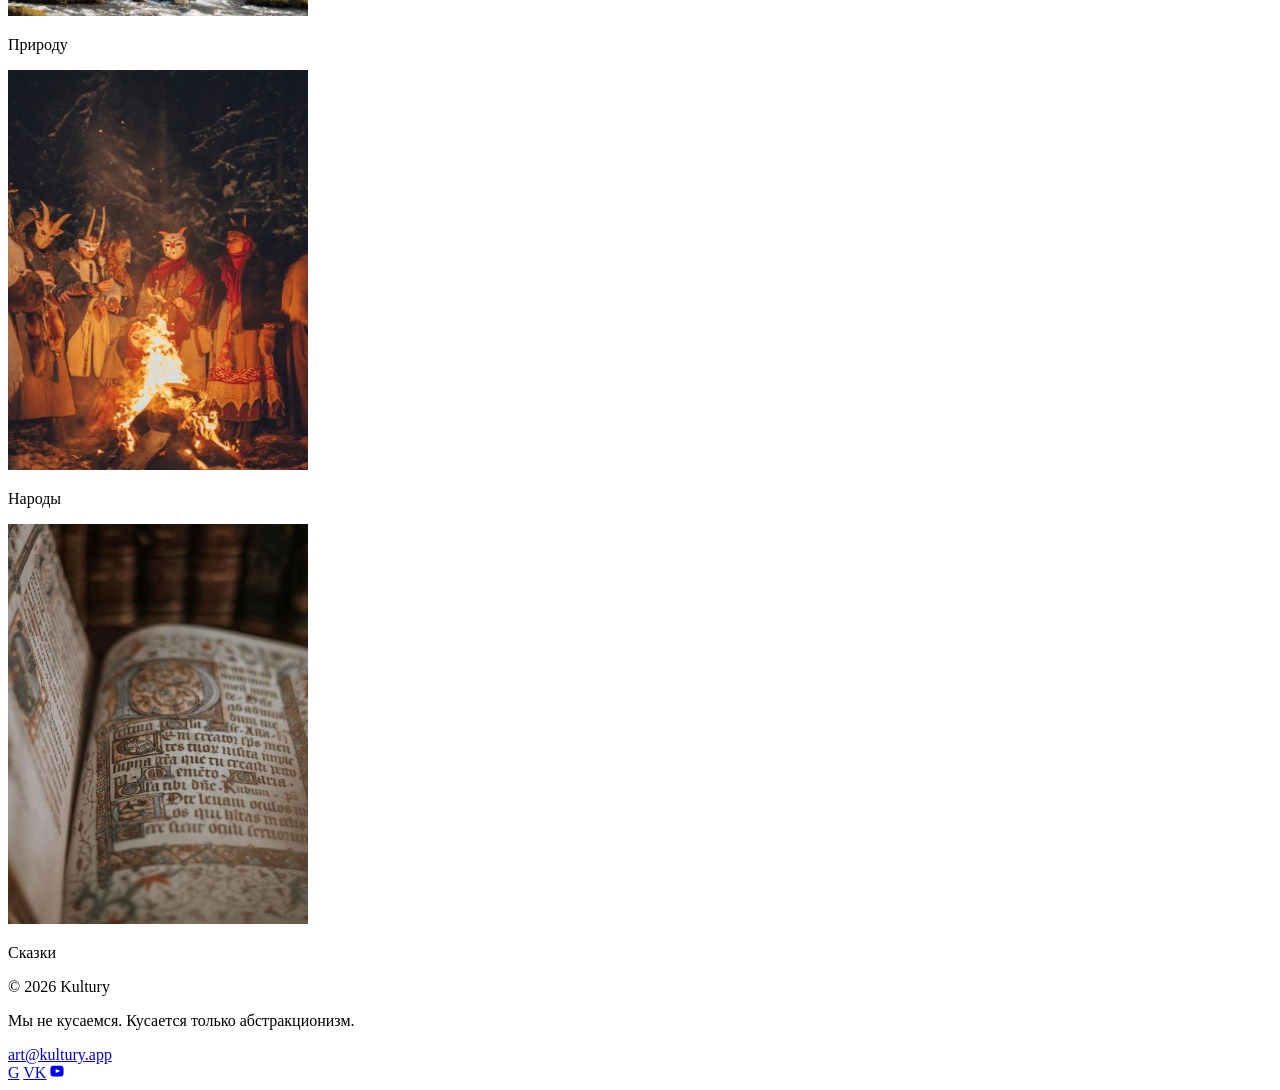
==== commit 3d3c4dea: "Add files via upload" ====
--- a/index.html
+++ b/index.html
@@ -334,14 +334,8 @@
     </div>
     <h1 class="cta-logo-text">КУЛЬТУРИ</h1>
   </div>
-  <a href="#cta" class="download-btn" aria-label="Скачать приложение КУЛЬТУРИ">
-    <span>Скачать</span>
-    <svg width="20" height="20" viewBox="0 0 24 24" fill="none" stroke="currentColor" stroke-width="2" aria-hidden="true">
-      <path d="M21 15v4a2 2 0 0 1-2 2H5a2 2 0 0 1-2-2v-4"/>
-      <polyline points="7 10 12 15 17 10"/>
-      <line x1="12" y1="15" x2="12" y2="3"/>
-    </svg>
-  </a>
+  <a href="https://www.figma.com/design/kIKyNXmqYM1vaDPuFvmSmW/%D0%A7%D0%B8%D0%BA%D1%83%D1%80%D0%BE%D0%B2%D0%B0-%D0%90%D0%BB%D0%B5%D0%BA%D1%81%D0%B0%D0%BD%D0%B4%D1%80%D0%B0-3-%D0%BC%D0%B4-4?node-id=0-1&t=ERM9pNOEjlq4z4pb-1" class="download-btn" aria-label="Открыть макет в Figma">
+    <span>Открыть в Figma</span></a>
 </section>
 
 <section class="topics-section" id="topics" aria-label="Пять тем каждую неделю">
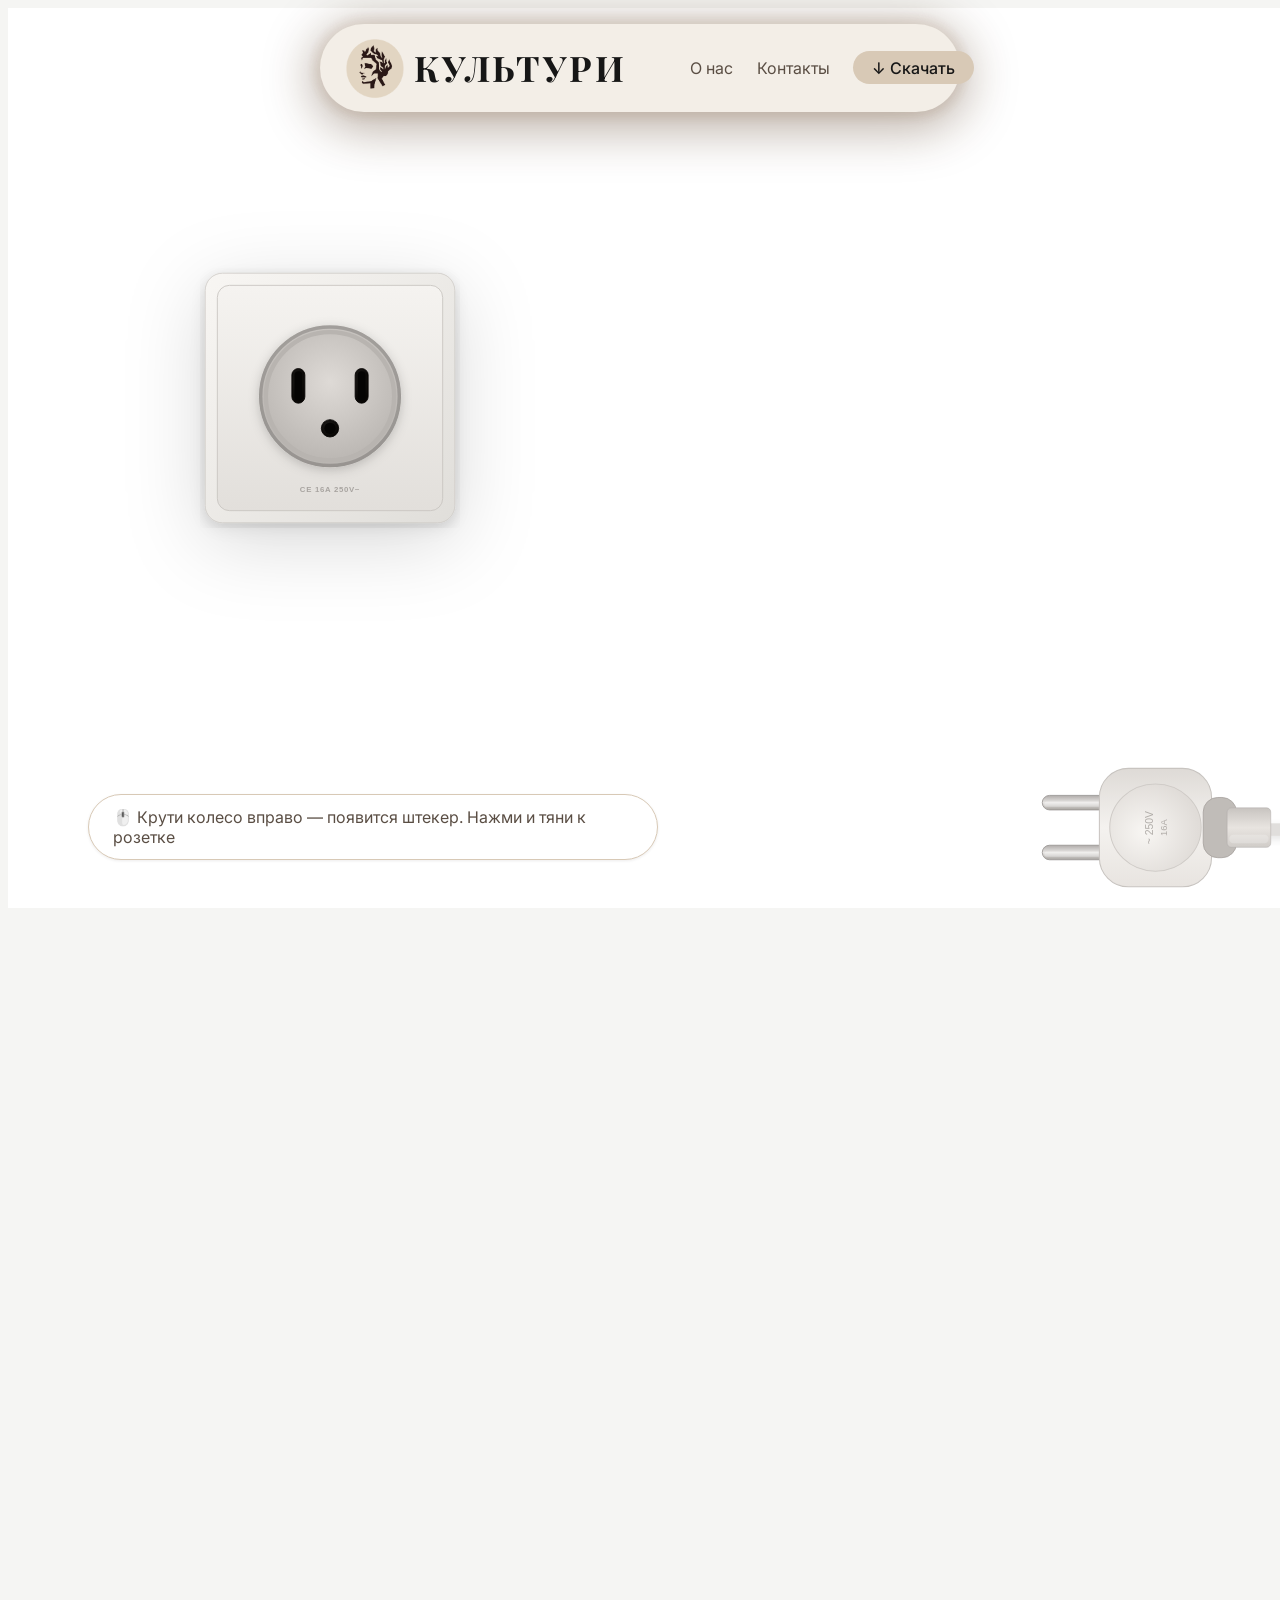
==== commit 1355a8e4: "Add files via upload" ====
--- a/index.html
+++ b/index.html
@@ -7,7 +7,7 @@
   <link rel="preconnect" href="https://fonts.googleapis.com">
   <link rel="preconnect" href="https://fonts.gstatic.com" crossorigin>
   <link href="https://fonts.googleapis.com/css2?family=Playfair+Display:ital,wght@0,400;0,700;0,900;1,400;1,700&family=Inter:wght@300;400;500;600&display=swap" rel="stylesheet">
-  <link rel="stylesheet" href="style.css" />
+  <link rel="stylesheet" href="JS&CSS/style.css" />
 </head>
 <body>
 
@@ -387,6 +387,6 @@
   </div>
 </footer>
 
-<script src="script.js"></script>
+<script src="JS&CSS/script.js"></script>
 </body>
 </html>
--- a/JS&CSS/style.css
+++ b/JS&CSS/style.css
@@ -0,0 +1,1706 @@
+@font-face {
+  font-family: 'Satyr SP';
+  src: url('fonts/SatyrSP.woff2') format('woff2'),
+       url('fonts/SatyrSP.woff') format('woff');
+  font-weight: 400;
+  font-style: normal;
+}
+html {
+  scroll-behavior: smooth;
+  -webkit-font-smoothing: antialiased;
+  -moz-osx-font-smoothing: grayscale;
+  text-rendering: optimizeLegibility;
+  font-size: 16px;
+}
+
+html,
+body {
+  width: 100%;
+  max-width: 100%;
+  overflow-x: hidden;
+}
+
+body.intro-locked,
+body.story-locked {
+  overflow: hidden;
+  height: 100vh;
+}
+
+body {
+  font-family: 'Inter', 'Helvetica Neue', sans-serif;
+  font-size: clamp(1rem, 0.95rem + 0.25vw, 1.125rem);
+  color: #161616;
+  background-color: #f5f5f3;
+  overflow-y: auto;
+  scrollbar-width: none;
+}
+
+body::-webkit-scrollbar {
+  width: 0;
+  height: 0;
+  display: none;
+}
+img, svg { display: block; max-width: 100%; height: auto; }
+ul, ol   { list-style: none; }
+a        { text-decoration: none; color: inherit; }
+button   { cursor: pointer; background: none; border: none; font: inherit; color: inherit; }
+h1, h2, h3 { text-wrap: balance; line-height: 1.15; }
+p          { text-wrap: pretty; }
+
+::selection { background: rgba(200, 150, 80, 0.3); color: #161616; }
+
+#plug-world {
+  position: relative;
+  z-index: 1;
+}
+
+body.past-intro #plug-world {
+  display: none;
+}
+
+:focus-visible {
+  outline: 2px solid #8B4513;
+  outline-offset: 3px;
+  border-radius: 0.375rem;
+}
+main,
+section,
+.story-section,
+.story-slider,
+.story-block {
+  width: 100%;
+  max-width: 100%;
+  box-sizing: border-box;
+}
+@media (prefers-reduced-motion: reduce) {
+  *, *::before, *::after {
+    animation-duration: 0.01ms !important;
+    transition-duration: 0.01ms !important;
+    scroll-behavior: auto !important;
+  }
+}
+
+.img-fallback {
+  min-height: 300px;
+  background: linear-gradient(135deg, #2a1e18 0%, #3d2a20 100%);
+  display: flex;
+  align-items: center;
+  justify-content: center;
+  border-radius: 0.75rem;
+}
+.img-fallback::after { content: '🎨'; font-size: 3rem; opacity: 0.4; }
+
+.sr-only {
+  position: absolute; width: 1px; height: 1px;
+  overflow: hidden; clip: rect(0,0,0,0); white-space: nowrap;
+}
+
+.navbar {
+  position: fixed;
+  top: 1.5rem;
+  left: 50%;
+  transform: translateX(-50%);
+  z-index: 6000;
+  pointer-events: none;
+}
+
+.navbar__inner {
+  display: flex;
+  align-items: center;
+  gap: clamp(0.8rem, 1.8vw, 2rem);
+  background: #f3eee7;
+  border-radius: 9999px;
+  padding: 0.8rem clamp(0.75rem, 2.5vw, 1.5rem);
+  box-shadow: 0px 9px 50px 7px rgba(69, 37, 10, 0.378), 0px 0px 9px 7px rgba(160, 113, 74, 0.10);
+  pointer-events: auto;
+  transition: background 320ms cubic-bezier(0.16, 1, 0.3, 1), box-shadow 320ms cubic-bezier(0.16, 1, 0.3, 1);
+  white-space: nowrap;
+  min-width: unset;
+  max-width: 96vw;
+}
+
+.navbar--dark .navbar__inner {
+  background: rgba(18, 8, 8, 0.85);
+  box-shadow: 0px 9px 50px 7px rgba(166, 138, 103, 0.18), 0px 0px 9px 7px rgba(247, 239, 229, 0.16);
+  backdrop-filter: blur(12px);
+}
+
+.navbar__logo {
+  display: flex;
+  align-items: center;
+  gap: 0.5rem;
+  flex-shrink: 0;
+}
+
+.navbar__logo-icon {
+  width: clamp(2.8rem, 5vw, 3.875rem);
+  height: clamp(2.8rem, 5vw, 3.875rem);
+  border-radius: 9999px;
+  color: #161616;
+  transition: color 180ms cubic-bezier(0.16, 1, 0.3, 1);
+}
+
+.navbar--dark .navbar__logo-icon { color: #f7efe5; }
+
+.navbar__logo-text {
+  font-family: 'Satyr SP', 'Playfair Display', 'Georgia', serif;
+  font-size: clamp(1.6rem, 2.8vw, 2.2rem);
+  font-weight: 700;
+  letter-spacing: 0.08em;
+  color: #161616;
+  transition: color 180ms cubic-bezier(0.16, 1, 0.3, 1);
+}
+
+.navbar--dark .navbar__logo-text { color: #f7efe5; }
+
+.navbar__links {
+  display: flex;
+  gap: 1.5rem;
+  flex: 1;
+  justify-content: center;
+}
+
+.navbar__link {
+  font-size: clamp(0.875rem, 0.8rem  + 0.35vw, 1rem);
+  color: #5a4e44;
+  transition: color 180ms cubic-bezier(0.16, 1, 0.3, 1);
+  position: relative;
+}
+.navbar__link::after {
+  content: '';
+  position: absolute;
+  bottom: -2px; left: 0;
+  width: 0; height: 1px;
+  background: #8B4513;
+  transition: width 180ms cubic-bezier(0.16, 1, 0.3, 1);
+}
+.navbar__link:hover       { color: #161616; }
+.navbar__link:hover::after { width: 100%; }
+.navbar--dark .navbar__link       { color: #b7afa5; }
+.navbar--dark .navbar__link:hover { color: #f7efe5; }
+
+.navbar__btn {
+  background: #d8c9b6;
+  color: #161616;
+  border-radius: 9999px;
+  padding: 0.4rem clamp(0.7rem, 1.5vw, 1.25rem);
+  font-size: clamp(0.85rem, 1.4vw, 1rem);
+  font-weight: 500;
+  transition: background 180ms cubic-bezier(0.16, 1, 0.3, 1), transform 180ms cubic-bezier(0.16, 1, 0.3, 1);
+  flex-shrink: 0;
+}
+.navbar__btn:hover {
+  background: #a0714a;
+  color: #f7efe5;
+  transform: scale(1.03);
+}
+.navbar--dark .navbar__btn       { background: #f7efe5; color: #120808; }
+.navbar--dark .navbar__btn:hover { background: #d8c9b6; }
+
+.plug-world {
+  position: relative;
+  width: 100vw;
+  height: 100vh;
+  overflow: hidden;
+  background: #ffffff;
+}
+
+.plug-track {
+  display: flex;
+  width: 300vw;
+  height: 100%;
+  transition: transform 0.6s cubic-bezier(0.25, 0.46, 0.45, 0.94);
+  will-change: transform;
+}
+
+.plug-scene {
+  flex: 0 0 100vw;
+  width: 100vw;
+  height: 100vh;
+  position: relative;
+  display: flex;
+  align-items: center;
+  justify-content: center;
+}
+
+.plug-scene--socket {
+  justify-content: flex-start;
+  padding-left: 15vw;
+}
+
+.socket {
+  position: relative;
+  cursor: default;
+  user-select: none;
+  width: 260px;
+  height: 260px;
+  transform: translateY(-60px);
+}
+
+.socket__svg {
+  width: 100%;
+  height: 100%;
+  display: block;
+  filter:
+    drop-shadow(0 18px 40px rgba(0, 0, 0, 0.15))
+    drop-shadow(0 4px 8px rgba(0, 0, 0, 0.08));
+  transition: filter 320ms cubic-bezier(0.16, 1, 0.3, 1);
+}
+
+.socket__glow {
+  position: absolute;
+  inset: -30px;
+  border-radius: 50%;
+  background:
+    radial-gradient(circle, rgba(200, 220, 255, 0.42) 0%, rgba(180, 200, 255, 0.18) 38%, transparent 72%);
+  opacity: 0;
+  transition: opacity 320ms cubic-bezier(0.16, 1, 0.3, 1);
+  pointer-events: none;
+  filter: blur(8px);
+}
+.socket--active .socket__glow {
+  opacity: 1;
+}
+
+.socket--active .socket__svg {
+  filter:
+    drop-shadow(0 0 20px rgba(200, 220, 255, 0.7))
+    drop-shadow(0 0 50px rgba(180, 200, 255, 0.35))
+    drop-shadow(0 18px 40px rgba(0, 0, 0, 0.15));
+}
+
+.hint-capsule {
+  position: absolute;
+  bottom: 3rem;
+  left: 5rem;
+  background: #fff;
+  border: 1.5px solid #d8c9b6;
+  border-radius: 9999px;
+  padding: 0.75rem 1.5rem;
+  font-size: clamp(0.875rem, 0.8rem  + 0.35vw, 1rem);
+  color: #5a4e44;
+  box-shadow: 0 1px 3px rgba(30, 10, 5, 0.08);
+  max-width: 520px;
+  animation: hint-bounce 2s ease-in-out infinite;
+}
+
+@keyframes hint-bounce {
+  0%, 100% { transform: translateY(0); }
+  50%       { transform: translateY(-6px); }
+}
+
+.plug-scene--wire {
+  justify-content: flex-start;
+  align-items: center;
+  padding-bottom: 0;
+}
+
+.wire-decoration {
+  position: absolute;
+  left: -14vw;
+  width: 110%;
+  bottom: 3vh;
+  height: 140px;
+  pointer-events: none;
+}
+
+.wire-path,
+.wire-path-dynamic {
+  stroke-width: 12;
+  stroke-linecap: round;
+  filter: drop-shadow(0 3px 5px rgba(0,0,0,0.10));
+}
+.wire-path {
+  stroke: url(#cableGradient);
+  stroke-width: 14;
+  fill: none;
+  stroke-dasharray: 2200;
+  stroke-dashoffset: 2200;
+  transition: stroke-dashoffset 1.4s cubic-bezier(0.25, 0.46, 0.45, 0.94);
+  filter:
+    drop-shadow(0 6px 10px rgba(0, 0, 0, 0.18))
+    drop-shadow(0 2px 4px rgba(0, 0, 0, 0.10));
+}
+
+.wire-path.wire-drawn {
+  stroke-dashoffset: 0;
+}
+
+.wire-svg-dynamic {
+  position: fixed;
+  inset: 0;
+  width: 100vw;
+  height: 100vh;
+  pointer-events: none;
+  z-index: 4;
+  transform: none !important;
+}
+
+.wire-path-dynamic {
+  transform: translateX(0px) !important;
+  stroke-linecap: round;
+}
+
+.plug {
+  position: absolute;
+  right: 23.5vw;
+  bottom: -4.8vh;
+  width: 152px;
+  z-index: 10;
+  cursor: grab;
+}
+
+#plug-cable-exit {
+  transform: translateX(0px) translateY(0px) !important;
+  transform-origin: center center !important;
+}
+.plug:hover {
+  filter: drop-shadow(0 0 18px rgba(104, 51, 7, 0.278));
+}
+
+.plug:active {
+  cursor: grabbing;
+}
+
+.plug__svg {
+  display: block;
+  width: 100%;
+  height: auto;
+  transform-origin: center center;
+  transform: rotate(-90deg);
+}
+
+.plug__svg--normal {
+  transform: rotate(-90deg);
+}
+
+.plug--dragging .plug__svg--normal {
+  transform: rotate(0deg);
+}
+
+.plug__svg--inserted {
+  display: none;
+  width: 180px;
+  position: absolute;
+  left: 50%;
+  top: -8px;
+  transform: translateX(-50%);
+}
+
+.plug--dragging {
+  position: fixed !important;
+  z-index: 9999;
+  cursor: grabbing;
+  pointer-events: auto;
+  opacity: 1;
+  visibility: visible;
+  filter: drop-shadow(0 8px 24px rgba(130, 130, 130, 0.3));
+  transition: none !important;
+}
+
+.plug--snapped {
+  transition:
+    left 0.35s cubic-bezier(0.4, 0, 0.2, 1),
+    top 0.35s cubic-bezier(0.4, 0, 0.2, 1);
+}
+
+.plug__label {
+  font-size: clamp(0.75rem, 0.7rem  + 0.25vw, 0.875rem);
+  color: #5a4e44;
+  text-align: center;
+  margin-top: 0.5rem;
+  transition: opacity 180ms cubic-bezier(0.16, 1, 0.3, 1);
+}
+
+.connect-flash {
+  position: fixed;
+  inset: 0;
+  background: white;
+  opacity: 0;
+  pointer-events: none;
+  z-index: 99999;
+}
+@keyframes flash-anim {
+  0%   { opacity: 0;   background: rgba(255, 255, 255, 0); }
+  25%  { opacity: 0.6; background: rgba(255, 244, 220, 0.85); }
+  75%  { opacity: 0.4; background: rgba(255, 248, 235, 0.7); }
+  100% { opacity: 0;   background: rgba(255, 255, 255, 0); }
+}
+.connect-flash.flashing { animation: flash-anim 1.1s ease-out forwards; }
+
+@keyframes screen-shake {
+  0%, 100% { transform: translate(0, 0) rotate(0deg); }
+  10%       { transform: translate(-4px, -3px) rotate(-0.5deg); }
+  20%       { transform: translate(5px, 3px) rotate(0.5deg); }
+  30%       { transform: translate(-5px, 2px) rotate(-0.3deg); }
+  40%       { transform: translate(4px, -4px) rotate(0.4deg); }
+  50%       { transform: translate(-3px, 3px) rotate(-0.2deg); }
+  60%       { transform: translate(3px, -2px) rotate(0.3deg); }
+  70%       { transform: translate(-2px, 2px) rotate(-0.1deg); }
+  80%       { transform: translate(2px, -1px) rotate(0.1deg); }
+}
+body.shaking { animation: screen-shake 0.5s ease-out; }
+
+.connect-text {
+  font-family: 'Inter', 'Helvetica Neue', sans-serif, serif;
+  font-size: clamp(2rem, 1.2rem  + 2.5vw, 3.5rem);
+  color: #161616;
+  opacity: 0;
+  transform: scale(0.8);
+  transition: opacity 0.5s ease, transform 0.5s ease;
+}
+.connect-text.visible { opacity: 1; transform: scale(1); }
+
+@keyframes arrow-pulse {
+  0%, 100% { transform: translateY(-50%) scale(1); }
+  50%       { transform: translateY(-50%) scale(1.1); }
+}
+.scroll-arrow:hover {
+  background: #d8c9b6;
+  animation-play-state: paused;
+}
+
+.phone-section {
+  position: fixed;
+  inset: 0;
+  min-height: 100vh;
+  z-index: 5000;
+  background: radial-gradient(circle at 50% 35%, rgba(255,255,255,0.95) 0%, rgba(245,245,243,0.96) 38%, #ece7df 100%);
+  display: flex;
+  align-items: center;
+  justify-content: center;
+  padding: 2rem 1rem;
+  opacity: 0;
+  visibility: hidden;
+  transition: opacity 0.55s ease, visibility 0s linear 0.55s;
+  pointer-events: none;
+  overflow: hidden;
+}
+
+.phone-section.active {
+  opacity: 1;
+  visibility: visible;
+  pointer-events: auto;
+}
+
+.phone-container {
+  position: relative;
+  width: min(92vw, 760px);
+  height: min(88vh, 760px);
+  display: flex;
+  flex-direction: column;
+  align-items: center;
+  justify-content: center;
+  gap: 1rem;
+}
+
+.phone-visual {
+  position: relative;
+  width: min(90vw, 640px);
+  height: 380px;
+  display: flex;
+  align-items: center;
+  justify-content: center;
+  flex: 0 0 auto;
+}
+
+.phone-state {
+  position: absolute;
+  inset: 0;
+  display: flex;
+  align-items: center;
+  justify-content: center;
+}
+
+.retro-phone {
+  position: relative;
+  width: min(86vw, 520px);
+  height: 320px;
+  margin: 0 auto;
+  transform-origin: center center;
+}
+
+.retro-phone__shadow {
+  position: absolute;
+  left: 50%;
+  bottom: 0;
+  width: 82%;
+  height: 34px;
+  transform: translateX(-50%);
+  background: radial-gradient(circle, rgba(55, 30, 16, 0.22) 0%, rgba(55, 30, 16, 0.08) 48%, transparent 76%);
+  filter: blur(11px);
+}
+
+.retro-phone__body {
+  position: absolute;
+  left: 50%;
+  bottom: 0;
+  width: 100%;
+  height: 190px;
+  transform: translateX(-50%);
+  border-radius: 36px 36px 52px 52px;
+  background: linear-gradient(180deg, #f7f1ea 0%, #eadbcb 42%, #caa27f 100%);
+  border: 1px solid rgba(116, 77, 48, 0.14);
+  box-shadow:
+    inset 0 3px 3px rgba(255,255,255,0.72),
+    inset 0 -10px 20px rgba(88, 48, 22, 0.16),
+    0 20px 32px rgba(34, 17, 8, 0.18);
+  z-index: 2;
+}
+
+.retro-phone__body::before {
+  content: '';
+  position: absolute;
+  left: 18px;
+  right: 18px;
+  top: 16px;
+  height: 92px;
+  border-radius: 28px 28px 42px 42px;
+  background: linear-gradient(180deg, rgba(255,255,255,0.45) 0%, rgba(255,255,255,0.04) 100%);
+  pointer-events: none;
+}
+
+.retro-phone__panel {
+  position: absolute;
+  left: 50%;
+  top: 44px;
+  width: 168px;
+  height: 168px;
+  transform: translateX(-50%);
+  border-radius: 50%;
+  background:
+    radial-gradient(circle at 35% 30%, #fbf7f2 0%, #ead8c4 46%, #d1a783 100%);
+  box-shadow:
+    inset 0 2px 4px rgba(255,255,255,0.78),
+    inset 0 -8px 14px rgba(95, 52, 28, 0.16),
+    0 8px 18px rgba(34, 18, 11, 0.14);
+}
+
+.retro-phone__dial {
+  position: absolute;
+  inset: 12px;
+  border-radius: 50%;
+  background:
+    radial-gradient(circle at 30% 30%, #faf6f0 0%, #ddc0a4 56%, #b4825d 100%);
+  box-shadow:
+    inset 0 0 0 2px rgba(104, 63, 38, 0.1);
+}
+
+.retro-phone__dial-center {
+  position: absolute;
+  left: 50%;
+  top: 50%;
+  width: 44px;
+  height: 44px;
+  transform: translate(-50%, -50%);
+  border-radius: 50%;
+  background:
+    radial-gradient(circle, #f8f3eb 0%, #e2cbb4 65%, #b78560 100%);
+  box-shadow:
+    inset 0 1px 2px rgba(255,255,255,0.8),
+    0 2px 6px rgba(0,0,0,0.08);
+}
+
+.retro-phone__dial-hole {
+  position: absolute;
+  width: 12px;
+  height: 12px;
+  border-radius: 50%;
+  background: #825537;
+  box-shadow: inset 0 1px 1px rgba(255,255,255,0.12);
+}
+
+.retro-phone__dial-hole.h1 { top: 28px; left: 34px; }
+.retro-phone__dial-hole.h2 { top: 15px; left: 70px; }
+.retro-phone__dial-hole.h3 { top: 30px; left: 102px; }
+.retro-phone__dial-hole.h4 { top: 64px; left: 115px; }
+.retro-phone__dial-hole.h5 { top: 105px; left: 105px; }
+.retro-phone__dial-hole.h6 { top: 120px; left: 68px; }
+.retro-phone__dial-hole.h7 { top: 105px; left: 34px; }
+.retro-phone__dial-hole.h8 { top: 65px; left: 20px; }
+
+.retro-phone__feet::before,
+.retro-phone__feet::after {
+  content: '';
+  position: absolute;
+  bottom: -13px;
+  width: 52px;
+  height: 16px;
+  border-radius: 999px;
+  background: linear-gradient(180deg, #a26f49 0%, #74472a 100%);
+  box-shadow: inset 0 1px 1px rgba(255,255,255,0.2);
+}
+
+.retro-phone__feet::before { left: 52px; }
+.retro-phone__feet::after { right: 52px; }
+
+.retro-phone__handset {
+  position: absolute;
+  left: 50%;
+  display: flex;
+  align-items: center;
+  justify-content: center;
+  width: auto;
+  height: auto;
+  transform: translateX(-50%) scale(1);
+  z-index: 3;
+  transform-origin: center center;
+  transition: transform 0.45s cubic-bezier(0.4, 0, 0.2, 1);
+}
+
+.retro-phone__handset .cap {
+  width: 70px;
+  height: 70px;
+  border-radius: 50%;
+  background: radial-gradient(circle at 35% 30%, #fbf6f0 0%, #e2c3a9 58%, #b68460 100%);
+  box-shadow:
+    inset 0 2px 2px rgba(255,255,255,0.72),
+    inset 0 -8px 12px rgba(92, 52, 26, 0.15),
+    0 8px 14px rgba(31, 16, 8, 0.15);
+  position: relative;
+  z-index: 2;
+}
+
+.retro-phone__handset .cap::after {
+  content: '';
+  position: absolute;
+  inset: 17px;
+  border-radius: 50%;
+  background: radial-gradient(circle, #8b5d3d 0%, #5d3925 100%);
+}
+
+.retro-phone__handset .grip {
+  margin: 0 -30px;
+  width: 250px;
+  height: 50px;
+  border-radius: 999px;
+  background: linear-gradient(180deg, #faf3eb 0%, #e3c6aa 45%, #b98762 100%);
+  box-shadow:
+    inset 0 2px 2px rgba(255,255,255,0.68),
+    inset 0 -4px 8px rgba(92, 52, 26, 0.13),
+    0 7px 14px rgba(31, 16, 8, 0.12);
+  position: relative;
+  z-index: 1;
+}
+
+.retro-phone__handset--on-base {
+  top: 6%;
+  transform: translateX(-50%) rotate(-1deg) scale(0.85);
+}
+
+.retro-phone__handset--lifted {
+  top: -12%;
+  transform: translateX(-50%) rotate(-13deg) scale(0.85);
+}
+
+.retro-phone__handset--mocking {
+  top: -10%;
+  transform: translateX(-50%) rotate(9deg) scale(0.85);
+}
+
+@keyframes handset-shake {
+  0%, 100% { transform: translateX(-50%) rotate(-1deg) scale(0.85); }
+  25% { transform: translateX(-50%) rotate(1.5deg) scale(0.85); }
+  50% { transform: translateX(-50%) rotate(-1.2deg) scale(0.85); }
+  75% { transform: translateX(-50%) rotate(1.2deg) scale(0.85); }
+}
+
+.phone-section.ringing .retro-phone__handset--on-base {
+  animation: handset-shake 0.4s ease-in-out infinite;
+}
+
+.retro-phone__handset--zoomed {
+  position: fixed !important;
+  top: 50% !important;
+  left: 50% !important;
+  transform: translate(calc(-50% + 20px), calc(-50% + 40px)) scale(14) rotate(-3deg);
+  transform-origin: center center;
+  width: auto;
+  height: auto;
+  z-index: 10001;
+  animation: suck-zoom-full 0.6s cubic-bezier(0.2, 1.2, 0.4, 1) forwards;
+}
+
+@keyframes suck-zoom-full {
+  0% {
+    transform: translate(calc(-50% + 5px), -50%) scale(1) rotate(-1deg);
+  }
+  100% {
+    transform: translate(calc(-50% + 20px), calc(-50% + 40px)) scale(14) rotate(-3deg);
+  }
+}
+
+.phone-section.zooming-out {
+  background: #120808;
+  transition: background 0.3s ease;
+}
+
+.phone-final-text {
+  position: fixed;
+  inset: 0;
+  display: flex;
+  align-items: center;
+  justify-content: center;
+  font-family: 'Playfair Display', serif;
+  font-size: clamp(2rem, 4vw, 4.5rem);
+  font-weight: 700;
+  text-align: center;
+  color: #161616;
+  opacity: 0;
+  transform: scale(0.8);
+  transition:
+    opacity 1.2s ease,
+    transform 1.6s cubic-bezier(0.22, 1, 0.36, 1);
+  z-index: 9999;
+  pointer-events: none;
+}
+
+.phone-final-text.visible {
+  opacity: 1;
+  transform: scale(1.15);
+}
+
+.retro-phone__cord {
+  position: absolute;
+  left: -96px;
+  top: 64px;
+  width: 220px;
+  height: 250px;
+  z-index: 1;
+  pointer-events: none;
+}
+
+.retro-phone__cord-svg {
+  position: absolute;
+  left: 0;
+  top: 0;
+  width: 100%;
+  height: 100%;
+  overflow: visible;
+  filter: drop-shadow(1px 4px 6px rgba(0,0,0,0.3));
+  transition: transform 0.45s cubic-bezier(0.4, 0, 0.2, 1);
+}
+
+.retro-phone__body {
+  z-index: 2;
+}
+
+@keyframes phone-body-ring {
+  0%, 100% { transform: rotate(0deg) translateX(0); }
+  20% { transform: rotate(-1.3deg) translateX(-3px); }
+  40% { transform: rotate(1.3deg) translateX(3px); }
+  60% { transform: rotate(-0.9deg) translateX(-2px); }
+  80% { transform: rotate(0.9deg) translateX(2px); }
+}
+
+.bzyn {
+  position: absolute;
+  font-family: 'Playfair Display', 'Georgia', serif;
+  font-size: clamp(1.7rem, 3vw, 2.6rem);
+  font-weight: 700;
+  color: #161616;
+  opacity: 0;
+  pointer-events: none;
+  user-select: none;
+  white-space: nowrap;
+  z-index: 10;
+}
+.bzyn--top {
+  top: -6px;
+  left: 50%;
+  transform: translateX(-50%) scale(0.8);
+}
+.bzyn--left {
+  left: -56px;
+  top: 36%;
+  transform: translateY(-50%) rotate(-8deg) scale(0.8);
+}
+.bzyn--right {
+  right: -56px;
+  top: 36%;
+  transform: translateY(-50%) rotate(8deg) scale(0.8);
+}
+
+@keyframes bzyn-flicker {
+  0%, 100% { opacity: 0; transform: translateX(-50%) scale(0.88); }
+  40%, 60% { opacity: 1; transform: translateX(-50%) scale(1.03); }
+}
+@keyframes bzyn-left-flicker {
+  0%, 100% { opacity: 0; transform: translateY(-50%) rotate(-10deg) scale(0.88); }
+  40%, 60% { opacity: 1; transform: translateY(-50%) rotate(-10deg) scale(1.03); }
+}
+@keyframes bzyn-right-flicker {
+  0%, 100% { opacity: 0; transform: translateY(-50%) rotate(10deg) scale(0.88); }
+  40%, 60% { opacity: 1; transform: translateY(-50%) rotate(10deg) scale(1.03); }
+}
+
+.phone-section.ringing .bzyn--top {
+  animation: bzyn-flicker 0.9s ease-in-out infinite;
+}
+.phone-section.ringing .bzyn--left {
+  animation: bzyn-left-flicker 0.9s ease-in-out 0.15s infinite;
+}
+.phone-section.ringing .bzyn--right {
+  animation: bzyn-right-flicker 0.9s ease-in-out 0.3s infinite;
+}
+
+.phone-dialogue {
+  width: min(86vw, 560px);
+  min-height: 88px;
+  display: flex;
+  flex-direction: column;
+  align-items: center;
+  justify-content: flex-start;
+  gap: 0.4rem;
+  text-align: center;
+  flex: 0 0 auto;
+}
+.dialogue-line {
+  display: none;
+  margin: 0;
+  padding: 0;
+  background: transparent;
+  border: none;
+  box-shadow: none;
+  max-width: 540px;
+  font-family: 'Inter', 'Helvetica Neue', sans-serif;
+  font-size: clamp(1rem, 0.94rem + 0.35vw, 1.25rem);
+  font-weight: 400;
+  line-height: 1.45;
+  color: #161616;
+  opacity: 0;
+  transform: translateY(10px);
+  transition: opacity 0.45s ease, transform 0.45s ease;
+}
+#dial-question {
+  font-family: 'Playfair Display', 'Georgia', serif;
+  font-weight: 600;
+}
+
+.dialogue-line.visible {
+  display: block;
+  opacity: 1;
+  transform: translateY(0);
+}
+
+.dialogue-line--secondary,
+.dialogue-line--laugh {
+ font-family: 'Playfair Display', 'Georgia', serif;
+  font-size: clamp(0.95rem, 0.9rem + 0.22vw, 1.08rem);
+}
+.dialogue-line em {
+  font-style: italic;
+  color: #8B4513;
+  font-family: 'Playfair Display', 'Georgia', serif;
+}
+
+.phone-action-btn {
+  margin-top: 0.25rem;
+  background: #161616;
+  color: #f7efe5;
+  border-radius: 9999px;
+  padding: 0.78rem 2rem;
+  font-size: clamp(0.875rem, 0.82rem + 0.22vw, 1rem);
+  font-weight: 500;
+  transition: background 180ms cubic-bezier(0.16, 1, 0.3, 1), transform 180ms cubic-bezier(0.16, 1, 0.3, 1);
+  box-shadow: 0 12px 24px rgba(18, 8, 8, 0.12);
+  cursor: pointer;
+  display: none;
+  z-index: 100;
+  position: relative;
+}
+.phone-action-btn:hover {
+  background: #8B4513;
+  transform: scale(1.04);
+}
+@keyframes btn-appear {
+  from { opacity: 0; transform: scale(0.9); }
+  to { opacity: 1; transform: scale(1); }
+}
+
+.phone-state--zoom {
+  position: relative;
+  width: 100%;
+  height: 100%;
+  display: flex;
+  align-items: center;
+  justify-content: center;
+  overflow: visible;
+}
+.zoom-caption {
+  position: absolute;
+  top: -4px;
+  left: 50%;
+  transform: translateX(-50%);
+  font-size: clamp(0.95rem, 0.92rem + 0.2vw, 1.05rem);
+  color: #161616;
+  white-space: nowrap;
+  opacity: 0;
+  animation: caption-appear 0.8s ease 0.3s forwards;
+}
+@keyframes caption-appear { to { opacity: 1; } }
+.retro-phone--zoom {
+  position: relative;
+  width: auto;
+  height: auto;
+  display: flex;
+  align-items: center;
+  justify-content: center;
+  overflow: visible;
+}
+
+@media (max-width: 768px) {
+  .phone-container { height: min(90vh, 700px); gap: 0.85rem; }
+  .phone-visual { width: min(90vw, 460px); height: 290px; }
+  .retro-phone { width: min(82vw, 380px); height: 240px; }
+  .bzyn--left { left: -30px; }
+  .bzyn--right { right: -30px; }
+  .phone-dialogue { min-height: 78px; }
+}
+
+@media (max-width: 480px) {
+  .phone-section { padding: 1.25rem 0.75rem; }
+  .phone-container { width: 94vw; height: min(92vh, 640px); }
+  .phone-visual { width: 92vw; height: 250px; }
+  .retro-phone { width: min(88vw, 340px); height: 220px; }
+  .phone-dialogue { width: 90vw; min-height: 72px; }
+  .dialogue-line { font-size: clamp(0.92rem, 0.88rem + 0.18vw, 1.05rem); }
+  .dialogue-line--secondary,
+  .dialogue-line--laugh { font-size: clamp(0.86rem, 0.84rem + 0.16vw, 0.98rem); }
+  .bzyn { font-size: 1.55rem; }
+  .bzyn--left,
+  .bzyn--right { display: none; }
+  .zoom-caption { white-space: normal; max-width: 180px; text-align: center; }
+}
+
+.dark-transition {
+  height: 10vh;
+  background: linear-gradient(to bottom, #f5f5f3 0%, #120808 100%);
+  position: relative;
+  overflow: hidden;
+}
+.transition-overlay {
+  position: absolute;
+  inset: 0;
+  background: #120808;
+  opacity: 0;
+  transition: opacity 0.8s ease;
+}
+
+.story-section {
+  background: #120808;
+  position: relative;
+  min-height: 100vh;
+  height: 100vh;
+  overflow: hidden;
+}
+.story-slider {
+  position: relative;
+  width: 100%;
+  height: 100%;
+  overflow: hidden;
+}
+
+.story-block {
+  position: absolute;
+  inset: 0;
+  width: 100%;
+  height: 100%;
+  display: flex !important;
+  align-items: center;
+  gap: clamp(1.5rem, 3vw, 3rem);
+  padding: 6.5rem clamp(1.25rem, 4vw, 4rem) 5rem;
+  background: #120808;
+  box-sizing: border-box;
+  opacity: 0;
+  transform: scale(0.92);
+  pointer-events: none;
+  z-index: 1;
+  transition:
+    opacity 0.75s cubic-bezier(0.4, 0, 0.2, 1),
+    transform 0.75s cubic-bezier(0.4, 0, 0.2, 1);
+}
+
+.story-block.active {
+  opacity: 1;
+  transform: scale(1);
+  pointer-events: auto;
+  z-index: 2;
+}
+
+.story-block.leaving {
+  opacity: 0;
+  transform: scale(0.86);
+  pointer-events: none;
+  z-index: 1;
+}
+
+.story-block--left  { flex-direction: row; }
+.story-block--right { flex-direction: row-reverse; }
+
+.story-block__image-wrap {
+  flex: 0 0 44%;
+  max-width: 44%;
+  max-height: calc(100vh - 12rem);
+  border-radius: 1rem;
+  overflow: hidden;
+  box-shadow: 0 12px 40px rgba(30, 10, 5, 0.18);
+  display: flex;
+  align-items: center;
+}
+.story-block__image {
+  width: 100%;
+  height: 100%;
+  object-fit: cover;
+  object-position: center center;
+}
+
+.story-block__title {
+  font-family: 'Playfair Display', 'Georgia', serif;
+  font-size: clamp(2rem, 1.4rem + 1.8vw, 3.25rem);
+  line-height: 1.08;
+  color: #d8c9b6;
+  margin-bottom: 0.5rem;
+  font-weight: 700;
+}
+.story-block__date {
+  color: #b7afa5;
+  letter-spacing: 0.1em;
+  text-transform: uppercase;
+  font-size: clamp(0.82rem, 0.76rem + 0.22vw, 0.98rem);
+  margin-bottom: 1.1rem;
+}
+.story-block__body {
+  color: #f7efe5;
+  font-size: clamp(1.05rem, 0.96rem + 0.35vw, 1.35rem);
+  line-height: 1.7;
+  max-width: 100%;
+}
+.story-block__body em { color: #d8c9b6; font-style: italic; }
+
+.cta-section {
+  background: #120808;
+  min-height: 100vh;
+  display: flex;
+  flex-direction: column;
+  align-items: center;
+  justify-content: center;
+  gap: 2rem;
+  padding: 5rem 2rem;
+  text-align: center;
+}
+
+.cta-portrait {
+  max-width: 320px;
+  width: 55%;
+  margin-top: 80px;
+  border-radius: 1rem;
+  overflow: hidden;
+  box-shadow: 0 0 50px rgba(160, 113, 74, 0.18);
+  opacity: 0;
+  transform: scale(0.92);
+  transition: opacity 1s ease, transform 1s ease;
+}
+
+.cta-portrait__img {
+  width: 100%;
+  object-fit: cover;
+  min-height: 180px;
+}
+.cta-portrait.visible { opacity: 1; transform: scale(1); }
+
+.cta-text {
+  display: flex;
+  flex-direction: column;
+  gap: 0.2rem;
+}
+
+.cta-text__reveal {
+  font-size: clamp(1.125rem, 1rem    + 0.75vw, 1.5rem);
+  color: #b7afa5;
+  font-style: italic;
+  font-family: 'Playfair Display', 'Georgia', serif;
+  opacity: 0;
+  transition: opacity 1s ease 0.3s;
+}
+.cta-text__cta {
+  font-size: clamp(1.5rem, 1.2rem  + 1.25vw, 2.25rem);
+  color: #f7efe5;
+  font-family: 'Playfair Display', 'Georgia', serif;
+  opacity: 0;
+  margin-top: -4px;
+  transition: opacity 1s ease 0.7s;
+  font-weight: 700;
+}
+.cta-text.visible .cta-text__reveal,
+.cta-text.visible .cta-text__cta { opacity: 1; }
+
+.cta-logo-block {
+  position: relative;
+  display: flex;
+  align-items: center;
+  justify-content: center;
+  min-height: 200px;
+  width: 100%;
+  max-width: 800px;
+  overflow: visible;
+  margin-top: 11rem;
+}
+
+.paintings-orbit {
+  position: absolute;
+  inset: -100px;
+  pointer-events: none;
+  overflow: hidden;
+}
+
+.orbit-painting {
+  position: absolute;
+  left: 0;
+  top: 0;
+  border-radius: 0.5rem;
+  box-shadow: 0 4px 16px rgba(30, 10, 5, 0.12);
+  object-fit: cover;
+  opacity: 0;
+  will-change: transform, opacity;
+}
+.paintings-orbit.active .orbit-painting {
+  animation-name: orbit-fly;
+  animation-duration: var(--dur, 8s);
+  animation-delay: var(--delay, 0s);
+  animation-timing-function: linear;
+  animation-iteration-count: infinite;
+}
+
+.story-counter {
+  opacity: 0;
+  pointer-events: none;
+  transition: opacity 0.3s ease;
+}
+
+.story-counter.visible {
+  opacity: 1;
+  pointer-events: auto;
+}
+
+@keyframes fly-through-1 {
+  0%   { transform: translate(110vw, -30px) rotate(-8deg); opacity: 0; }
+  5%   { opacity: 1; }
+  95%  { opacity: 1; }
+  100% { transform: translate(-110vw, 10px) rotate(-3deg); opacity: 0; }
+}
+@keyframes fly-through-2 {
+  0%   { transform: translate(110vw, 40px) rotate(5deg); opacity: 0; }
+  5%   { opacity: 1; }
+  95%  { opacity: 1; }
+  100% { transform: translate(-110vw, -20px) rotate(2deg); opacity: 0; }
+}
+@keyframes fly-through-3 {
+  0%   { transform: translate(110vw, -60px) rotate(-3deg); opacity: 0; }
+  5%   { opacity: 1; }
+  95%  { opacity: 1; }
+  100% { transform: translate(-110vw, 30px) rotate(6deg); opacity: 0; }
+}
+@keyframes fly-through-4 {
+  0%   { transform: translate(110vw, 70px) rotate(10deg); opacity: 0; }
+  5%   { opacity: 1; }
+  95%  { opacity: 1; }
+  100% { transform: translate(-110vw, -15px) rotate(-5deg); opacity: 0; }
+}
+@keyframes fly-through-5 {
+  0%   { transform: translate(110vw, -20px) rotate(-6deg); opacity: 0; }
+  5%   { opacity: 1; }
+  95%  { opacity: 1; }
+  100% { transform: translate(-110vw, 25px) rotate(4deg); opacity: 0; }
+}
+@keyframes fly-through-6 {
+  0%   { transform: translate(110vw, 55px) rotate(7deg); opacity: 0; }
+  5%   { opacity: 1; }
+  95%  { opacity: 1; }
+  100% { transform: translate(-110vw, -10px) rotate(-4deg); opacity: 0; }
+}
+
+.paintings-orbit.active .orbit-painting:nth-child(1) { top: 30%; animation: fly-through-1 20s   linear 0s   infinite; }
+.paintings-orbit.active .orbit-painting:nth-child(2) { top: 20%; animation: fly-through-2 10.5s linear 6.2s infinite; }
+.paintings-orbit.active .orbit-painting:nth-child(3) { top: 60%; animation: fly-through-3 11.5s linear 5.5s infinite; }
+.paintings-orbit.active .orbit-painting:nth-child(4) { top: 70%; animation: fly-through-4 11s   linear 0.9s infinite; }
+.paintings-orbit.active .orbit-painting:nth-child(5) { top: 10%; animation: fly-through-5 14s linear 3.5s infinite; }
+.paintings-orbit.active .orbit-painting:nth-child(6) { top: 50%; animation: fly-through-6 16s   linear 3.8s infinite; }
+.paintings-orbit.active .orbit-painting:nth-child(7) { top: 30%; animation: fly-through-1 19s   linear 0s   infinite; }
+.paintings-orbit.active .orbit-painting:nth-child(8) { top: 20%; animation: fly-through-2 13.5s linear 8.2s infinite; }
+.paintings-orbit.active .orbit-painting:nth-child(9) { top: 60%; animation: fly-through-3 16.5s linear 9.5s infinite; }
+.paintings-orbit.active .orbit-painting:nth-child(10) { top: 70%; animation: fly-through-4 14s   linear 0.9s infinite; }
+.paintings-orbit.active .orbit-painting:nth-child(13) { top: 70%; animation: fly-through-4 20s   linear 1.9s infinite; }
+.paintings-orbit.active .orbit-painting:nth-child(14) { top: 10%; animation: fly-through-5 17.5s linear 4.5s infinite; }
+.paintings-orbit.active .orbit-painting:nth-child(15) { top: 50%; animation: fly-through-6 16s   linear 9.8s infinite; }
+.paintings-orbit.active .orbit-painting:nth-child(16) { top: 30%; animation: fly-through-1 14s   linear 0s   infinite; }
+.paintings-orbit.active .orbit-painting:nth-child(17) { top: 20%; animation: fly-through-2 20.5s linear 9.2s infinite; }
+.paintings-orbit.active .orbit-painting:nth-child(18) { top: 60%; animation: fly-through-3 17.5s linear 7.5s infinite; }
+.paintings-orbit.active .orbit-painting:nth-child(19) { top: 70%; animation: fly-through-4 19s   linear 8.8s infinite; }
+
+.cta-logo-text {
+  font-family: 'Satyr SP', 'Playfair Display', 'Georgia', serif;
+  font-size: clamp(3.5rem, 1rem + 7.5vw, 9rem);
+  font-weight: 900;
+  color: #d8c9b6;
+  letter-spacing: 0.12em;
+  text-shadow: 0 0 60px rgba(216, 201, 182, 0.2);
+  position: relative;
+  z-index: 2;
+  user-select: none;
+}
+
+.download-btn {
+  display: inline-flex;
+  align-items: center;
+  gap: var(--space-3);
+  background: #f7efe5;
+  color: #120808;
+  border-radius: 9999px;
+  padding: 1rem 2.5rem;
+  font-size: clamp(1rem, 0.95rem + 0.25vw, 1.125rem);
+  font-weight: 600;
+  box-shadow: 0 0 40px rgba(247, 239, 229, 0.15);
+  opacity: 0;
+  transform: translateY(20px);
+  transition: opacity 1s ease 0.5s, transform 1s ease 0.5s, background 180ms ease;
+}
+.download-btn.visible { opacity: 1; transform: translateY(0); }
+.download-btn:hover   { background: #d8c9b6; transform: translateY(-4px) scale(1.03); }
+
+.topics-section {
+  background: #120808;
+  padding: 5rem clamp(2rem, 5vw, 5rem);
+}
+
+.topics-section__title {
+  font-family: 'Playfair Display', 'Georgia', serif;
+  font-size: clamp(2rem, 1.2rem  + 2.5vw, 3.5rem);
+  color: #f7efe5;
+  margin-bottom: 3rem;
+  max-width: 1400px;
+  line-height: 1.3;
+}
+
+.topics-grid {
+  display: grid;
+  grid-template-columns: repeat(5, 1fr);
+  gap: 1rem;
+}
+
+.topic-card {
+  position: relative;
+  border-radius: 1rem;
+  overflow: hidden;
+  cursor: pointer;
+  transform: translateY(0);
+  transition:
+    transform 0.4s cubic-bezier(0.16, 1, 0.3, 1),
+    box-shadow 0.4s ease;
+  aspect-ratio: 3 / 5;
+}
+.topic-card:hover,
+.topic-card:focus-visible {
+  transform: translateY(-24px);
+  box-shadow: 0 24px 60px rgba(18, 8, 8, 0.6);
+  z-index: 2;
+}
+
+.topic-card__image-wrap { position: absolute; inset: 0; }
+.topic-card__image {
+  width: 100%;
+  height: 100%;
+  object-fit: cover;
+  transition: transform 0.6s ease, filter 0.4s ease;
+}
+.topic-card:hover .topic-card__image,
+.topic-card:focus-visible .topic-card__image {
+  transform: scale(1.06);
+  filter: brightness(0.7);
+}
+
+.topic-card::after {
+  content: '';
+  position: absolute;
+  inset: 0;
+  background: linear-gradient(to top, rgba(18, 8, 8, 0.6) 0%, transparent 60%);
+  opacity: 0;
+  transition: opacity 0.4s ease;
+  pointer-events: none;
+}
+.topic-card:hover::after,
+.topic-card:focus-visible::after {
+  opacity: 1;
+}
+
+.topic-card__label {
+  position: absolute;
+  bottom: 1rem;
+  left: 0;
+  right: 0;
+  text-align: center;
+  font-size: clamp(0.875rem, 0.8rem  + 0.35vw, 1rem);
+  font-weight: 600;
+  color: #f7efe5;
+  letter-spacing: 0.08em;
+  text-transform: uppercase;
+  z-index: 3;
+  opacity: 0;
+  transform: translateY(10px);
+  transition: opacity 0.3s ease, transform 0.3s ease;
+}
+
+.topic-card:hover .topic-card__label,
+.topic-card:focus-visible .topic-card__label {
+  opacity: 1;
+  transform: translateY(0);
+}
+
+.site-footer {
+  background: #2A1A14;
+  padding: 1.5rem clamp(1.5rem, 4vw, 4rem);
+}
+
+.footer__inner {
+  display: flex;
+  align-items: center;
+  justify-content: space-between;
+  flex-wrap: wrap;
+  gap: 1rem;
+}
+
+.footer__copy    { font-size: clamp(0.875rem, 0.8rem  + 0.35vw, 1rem); color: #b7afa5; flex-shrink: 0; }
+.footer__slogan  { font-size: clamp(0.875rem, 0.8rem  + 0.35vw, 1rem); color: #b7afa5; font-style: italic; text-align: center; flex: 1; }
+
+.footer__right {
+  display: flex;
+  align-items: center;
+  gap: 1rem;
+  flex-shrink: 0;
+}
+
+.footer__email {
+  font-size: clamp(0.875rem, 0.8rem  + 0.35vw, 1rem);
+  color: #b7afa5;
+  transition: color 180ms cubic-bezier(0.16, 1, 0.3, 1);
+}
+.footer__email:hover { color: #f7efe5; }
+
+.footer__socials { display: flex; gap: 0.5rem; }
+
+.footer__social-btn {
+  display: flex;
+  align-items: center;
+  justify-content: center;
+  width: 34px; height: 34px;
+  border-radius: 9999px;
+  background: rgba(247, 239, 229, 0.1);
+  border: 1px solid rgba(247, 239, 229, 0.15);
+  font-size: clamp(0.75rem, 0.7rem  + 0.25vw, 0.875rem);
+  font-weight: 600;
+  color: #b7afa5;
+  transition: background 180ms cubic-bezier(0.16, 1, 0.3, 1), color 180ms cubic-bezier(0.16, 1, 0.3, 1), transform 180ms cubic-bezier(0.16, 1, 0.3, 1);
+}
+.footer__social-btn:hover {
+  background: rgba(247, 239, 229, 0.2);
+  color: #f7efe5;
+  transform: scale(1.1);
+}
+
+.reveal-on-scroll {
+  opacity: 0;
+  transform: translateY(24px);
+  transition: opacity 0.7s ease, transform 0.7s ease;
+}
+.reveal-on-scroll.in-view { opacity: 1; transform: translateY(0); }
+
+@media (max-width: 1100px) {
+  .topics-grid { grid-template-columns: repeat(3, 1fr); }
+}
+
+@media (max-width: 1024px) {
+  .navbar__inner {
+    padding: 0.9rem 1.5rem;
+    gap: 1.2rem;
+    max-width: 94vw;
+    border-radius: 9999px;
+    min-width: unset;
+  }
+  .navbar__logo-icon {
+    width: 3.2rem;
+    height: 3.2rem;
+  }
+  .navbar__logo-text {
+    font-size: 2rem;
+    letter-spacing: 0.06em;
+  }
+  .navbar__btn {
+    font-size: 1.1rem;
+    padding: 0.7rem 1.5rem;
+  }
+  .navbar__links {
+    display: none;
+  }
+}
+
+@media (max-width: 768px) {
+  .navbar__inner {
+    padding: 0.8rem 1.2rem;
+    gap: 1rem;
+    min-width: unset;
+    max-width: 94vw;
+    border-radius: 9999px;
+  }
+  .navbar__logo-icon {
+    width: 3rem;
+    height: 3rem;
+  }
+  .navbar__logo-text {
+    font-size: 1.8rem;
+  }
+  .navbar__btn {
+    font-size: 1rem;
+    padding: 0.6rem 1.2rem;
+  }
+  .navbar__links {
+    display: none;
+  }
+  .story-block--left, .story-block--right {
+    flex-direction: column;
+    padding: 6.5rem 1.25rem 4rem;
+    justify-content: center;
+  }
+  .story-block__image-wrap {
+    flex: unset;
+    max-width: 100%;
+    width: 100%;
+  }
+  .topics-grid { grid-template-columns: repeat(2, 1fr); }
+  .footer__inner  { flex-direction: column; text-align: center; }
+  .footer__right  { flex-direction: column; }
+  .hint-capsule {font-size: 0.75rem; max-width: 280px; }
+  .bzyn--left   { left: -80px; }
+  .bzyn--right  { right: -80px; }
+}
+
+@media (max-width: 480px) {
+  .navbar__inner {
+    padding: 0.8rem 1rem !important;
+    gap: 0.7rem !important;
+    max-width: 96vw !important;
+  }
+  .navbar__logo-icon {
+    width: 2.5rem !important;
+    height: 2.5rem !important;
+  }
+  .navbar__logo-text {
+    font-size: 1.5rem !important;
+  }
+  .navbar__btn {
+    font-size: 0.9rem !important;
+    padding: 0.5rem 1rem !important;
+  }
+}
+
+@media (min-width: 1441px) {
+  .retro-phone__handset,
+  .retro-phone__handset--on-base {
+    transform: translateX(-50%) scale(0.9);
+  }
+  .retro-phone__handset--on-base {
+    top: 32px;
+  }
+}
+
+@media (max-width: 1440px) and (min-width: 1195px) {
+  .retro-phone__handset,
+  .retro-phone__handset--on-base {
+    transform: translateX(-50%) scale(0.85);
+  }
+  .retro-phone__handset--on-base {
+    top: 28px;
+  }
+  .plug {
+    right: 20vw;
+    bottom: -4vh;
+    width: 135px;
+  }
+}
+
+@media (max-width: 1194px) and (min-width: 835px) {
+  .retro-phone__handset,
+  .retro-phone__handset--on-base {
+    transform: translateX(-50%) scale(0.82);
+  }
+  .retro-phone__handset--on-base {
+    top: 24px;
+  }
+  .plug {
+    right: 18vw;
+    bottom: -3.5vh;
+    width: 120px;
+  }
+   .wire-decoration {
+    left: -10vw;
+    width: 105%;
+    height: 110px;
+  }
+  
+  .wire-path,
+  .wire-path-dynamic {
+    stroke-width: 10;
+  }
+  .wire-path {
+    stroke-width: 12;
+  }
+
+}
+
+@media (max-width: 834px) and (min-width: 376px) {
+  .retro-phone__handset,
+  .retro-phone__handset--on-base {
+    transform: translateX(-50%) scale(0.78);
+  }
+  .retro-phone__handset--on-base {
+    top: 20px;
+  }
+  .plug {
+    right: 15vw;
+    bottom: -3vh;
+    width: 105px;
+  }
+}
+@media (max-width: 575px) {
+  .navbar {
+    top: 0.8rem;
+    left: 50%;
+    transform: translateX(-50%);
+    width: 100%;
+    display: flex;
+    justify-content: center;
+  }
+
+  .navbar__inner {
+    width: calc(100vw - 0.8rem) !important;
+    max-width: 280px !important;
+    min-width: unset !important;
+    margin: 0 auto !important;
+    padding: 0.6rem 0.8rem !important;
+    gap: 0.6rem !important;
+    justify-content: center !important;
+    align-items: center !important;
+  }
+
+  .navbar__logo {
+    gap: 0.7rem !important;
+    flex: 0 0 auto;
+  }
+
+  .navbar__logo-icon {
+    width: 55px !important;
+    height: 55px !important;
+    flex-shrink: 0;
+  }
+
+  .navbar__logo-text {
+    font-size: 1.3rem !important;
+    letter-spacing: 0.06em !important;
+    line-height: 1 !important;
+    white-space: nowrap !important;
+  }
+
+  .navbar__btn {
+    padding: 0.6rem 1rem !important;
+    font-size: 0.95rem !important;
+    line-height: 1 !important;
+    flex-shrink: 0;
+  }
+
+  .navbar__links {
+    display: none !important;
+  }
+
+  .plug {
+    right: 12vw;
+    bottom: -2.5vh;
+    width: 90px;
+  }
+
+  #plug-cable-exit {
+    transform: translateX(0px) translateY(0px) scale(0.85) !important;
+  }
+
+  .wire-decoration {
+    left: -8vw;
+    width: 100%;
+    height: 90px;
+    bottom: 2vh;
+  }
+
+  .wire-path,
+  .wire-path-dynamic {
+    stroke-width: 8;
+  }
+
+  .wire-path {
+    stroke-width: 10;
+  }
+}
+@media (max-width: 375px) {
+  .navbar {
+    top: 0.9rem;
+    left: 50%;
+    transform: translateX(-50%);
+    width: 100%;
+    display: flex;
+    justify-content: center;
+  }
+
+    .navbar__inner {
+    width: calc(100vw - 0.9rem) !important;
+    max-width: 240px !important;
+    min-width: unset !important;
+    margin: 0 auto !important;
+    padding: 0.5rem 0.7rem !important;
+    gap: 0.5rem !important;
+    justify-content: center !important;
+    align-items: center !important;
+  }
+
+  .navbar__logo {
+    gap: 0.6rem !important;
+    flex: 0 0 auto;
+  }
+
+  .navbar__logo-icon {
+    width: 50px !important;
+    height: 50px !important;
+    flex-shrink: 0;
+  }
+
+  .navbar__logo-text {
+    font-size: 1.2rem !important;
+    letter-spacing: 0.06em !important;
+    line-height: 1 !important;
+    white-space: nowrap !important;
+  }
+
+  .navbar__btn {
+    padding: 0.6rem 1rem !important;
+    font-size: 1rem !important;
+    line-height: 1 !important;
+    flex-shrink: 0;
+  }
+
+  .navbar__links {
+    display: none !important;
+  }
+  .plug {
+    right: 10vw;
+    bottom: -2vh;
+    width: 75px;
+  }
+  #plug-cable-exit {
+    transform: translateX(0px) translateY(0px) scale(0.8) !important;
+  }
+}
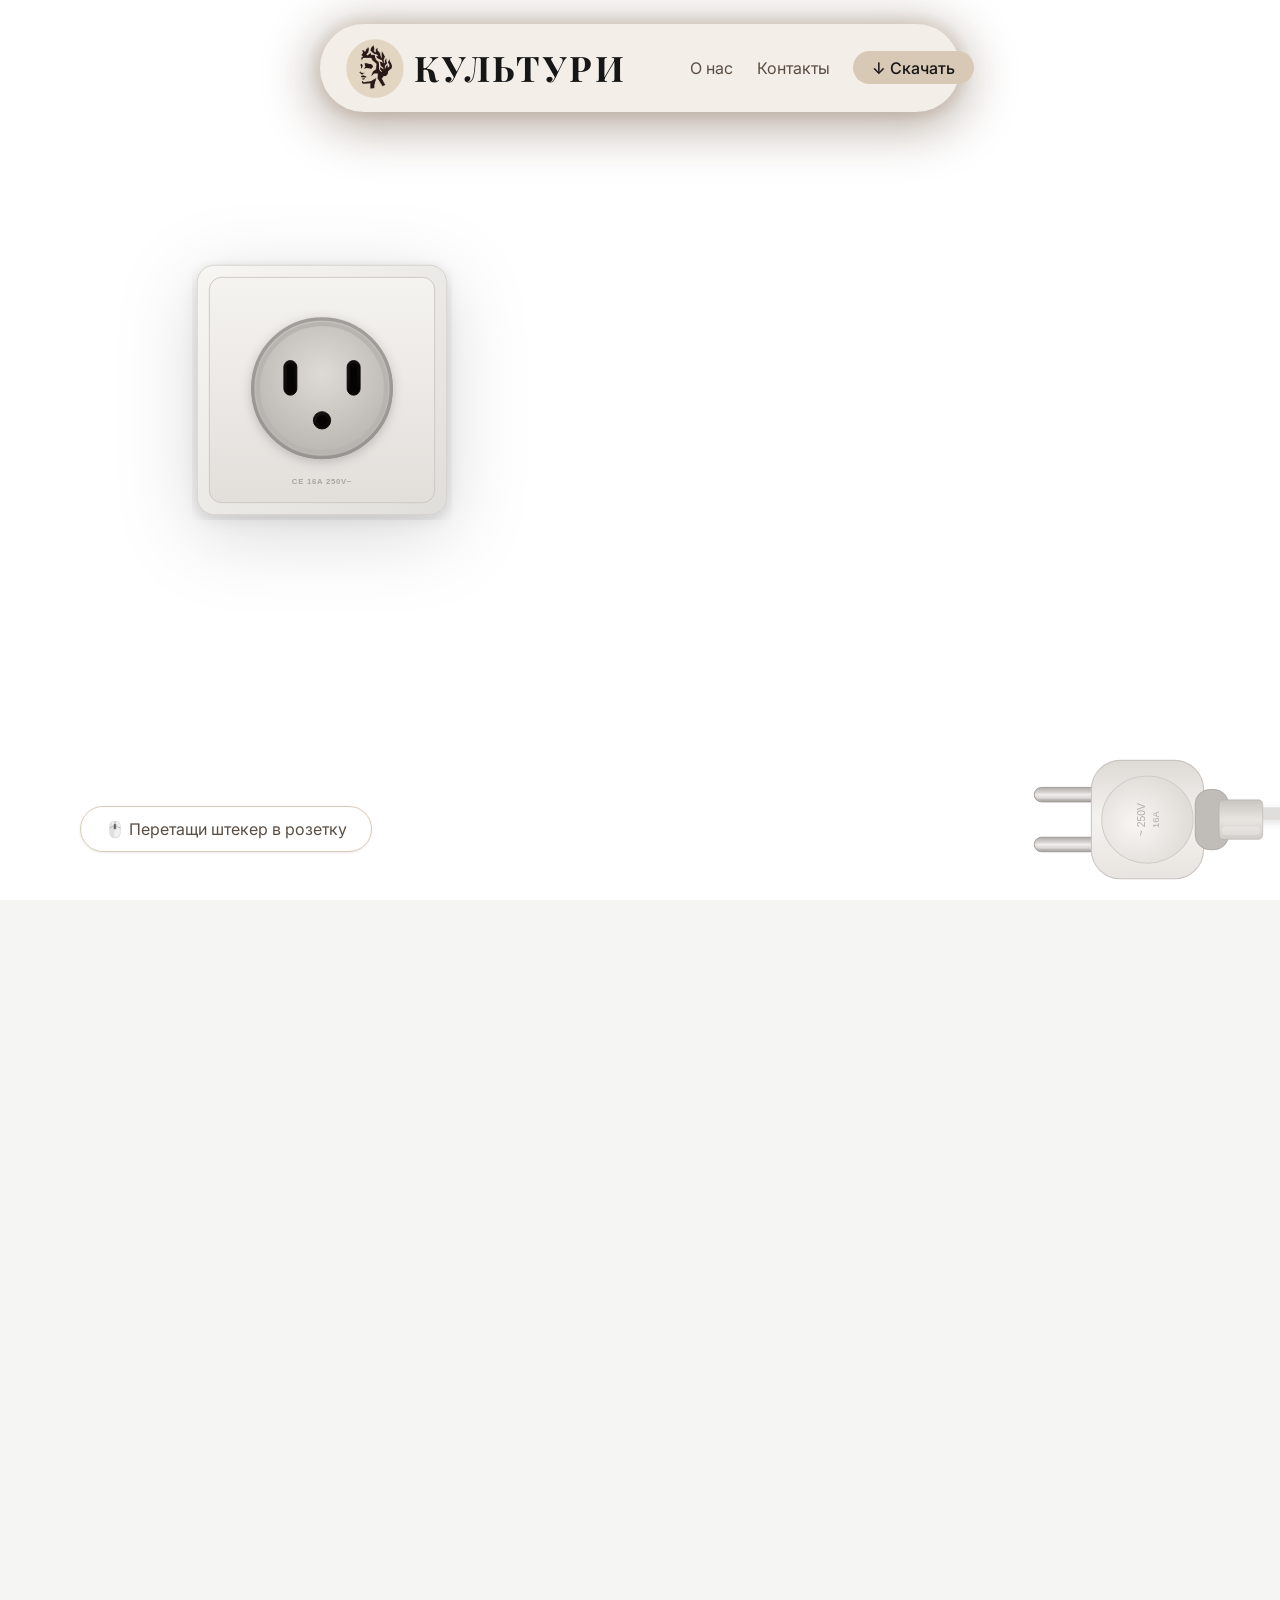
==== commit 0a3384bf: "Fix intro flow and responsive layout" ====
--- a/index.html
+++ b/index.html
@@ -125,7 +125,7 @@
       </svg>
 
       <div class="hint-capsule" id="hint-capsule">
-        🖱️ Крути колесо вправо — появится штекер. Нажми и тяни к розетке
+        🖱️ Перетащи штекер в розетку
       </div>
     </div>
 
@@ -213,16 +213,15 @@
   <div class="transition-overlay"></div>
 </section>
 
-<section class="story-section" id="story" aria-label="История Ван Гога">
-  </div>
-  <div class="story-slider" id="story-slider">
+<section class="story-section" id="story" aria-label="История Ван Гога">
+  <div class="story-slider" id="story-slider">
 
     <article class="story-block story-block--left" data-story="1">
       <div class="story-block__image-wrap"><img src="foto/1.jpg" alt="Ссора Ван Гога и Гогена" class="story-block__image" width="800" height="550" loading="lazy"></div>
       <div class="story-block__text-wrap">
         <h2 class="story-block__title">Роковая ссора с Гогеном</h2>
         <p class="story-block__date">23 декабря 1888 года, вечер</p>
-        <p class="story-block__body">Напряжение между Ван Гогом и Гогеном достигло предела: после постоянных споров об искусстве (натура против воображения) Гоген заявил, что больше не может терпеть вспышки Ван Гога и решил уехать в Париж.</em></p>
+        <p class="story-block__body">Напряжение между Ван Гогом и Гогеном достигло предела: после постоянных споров об искусстве (натура против воображения) Гоген заявил, что больше не может терпеть вспышки Ван Гога и решил уехать в Париж.</p>
       </div>
     </article>
 
@@ -389,4 +388,4 @@
 
 <script src="JS&CSS/script.js"></script>
 </body>
-</html>+</html>
--- a/JS&CSS/style.css
+++ b/JS&CSS/style.css
@@ -1,7 +1,6 @@
 @font-face {
   font-family: 'Satyr SP';
-  src: url('fonts/SatyrSP.woff2') format('woff2'),
-       url('fonts/SatyrSP.woff') format('woff');
+  src: url('../fonts/SatyrSP.woff') format('woff');
   font-weight: 400;
   font-style: normal;
 }
@@ -26,8 +25,9 @@
   height: 100vh;
 }
 
-body {
-  font-family: 'Inter', 'Helvetica Neue', sans-serif;
+body {
+  margin: 0;
+  font-family: 'Inter', 'Helvetica Neue', sans-serif;
   font-size: clamp(1rem, 0.95rem + 0.25vw, 1.125rem);
   color: #161616;
   background-color: #f5f5f3;
@@ -269,7 +269,7 @@
     drop-shadow(0 18px 40px rgba(0, 0, 0, 0.15));
 }
 
-.hint-capsule {
+.hint-capsule {
   position: absolute;
   bottom: 3rem;
   left: 5rem;
@@ -282,7 +282,31 @@
   box-shadow: 0 1px 3px rgba(30, 10, 5, 0.08);
   max-width: 520px;
   animation: hint-bounce 2s ease-in-out infinite;
-}
+}
+
+@media (max-width: 575px) {
+  .plug-scene--socket {
+    padding-left: 0;
+    justify-content: center;
+  }
+
+  .socket {
+    width: min(68vw, 240px);
+    height: min(68vw, 240px);
+    transform: translateY(-45px);
+  }
+
+  .hint-capsule {
+    left: 50%;
+    bottom: 1.25rem;
+    width: calc(100vw - 2rem);
+    max-width: none;
+    padding: 0.65rem 1rem;
+    text-align: center;
+    transform: translateX(-50%);
+    animation: none;
+  }
+}
 
 @keyframes hint-bounce {
   0%, 100% { transform: translateY(0); }
@@ -1570,7 +1594,7 @@
     width: 105px;
   }
 }
-@media (max-width: 575px) {
+@media (max-width: 575px) {
   .navbar {
     top: 0.8rem;
     left: 50%;
@@ -1620,10 +1644,10 @@
     display: none !important;
   }
 
-  .plug {
-    right: 12vw;
-    bottom: -2.5vh;
-    width: 90px;
+  .plug {
+    right: 1rem;
+    bottom: 4.75rem;
+    width: 84px;
   }
 
   #plug-cable-exit {
@@ -1695,10 +1719,10 @@
   .navbar__links {
     display: none !important;
   }
-  .plug {
-    right: 10vw;
-    bottom: -2vh;
-    width: 75px;
+  .plug {
+    right: 0.75rem;
+    bottom: 5.25rem;
+    width: 72px;
   }
   #plug-cable-exit {
     transform: translateX(0px) translateY(0px) scale(0.8) !important;
